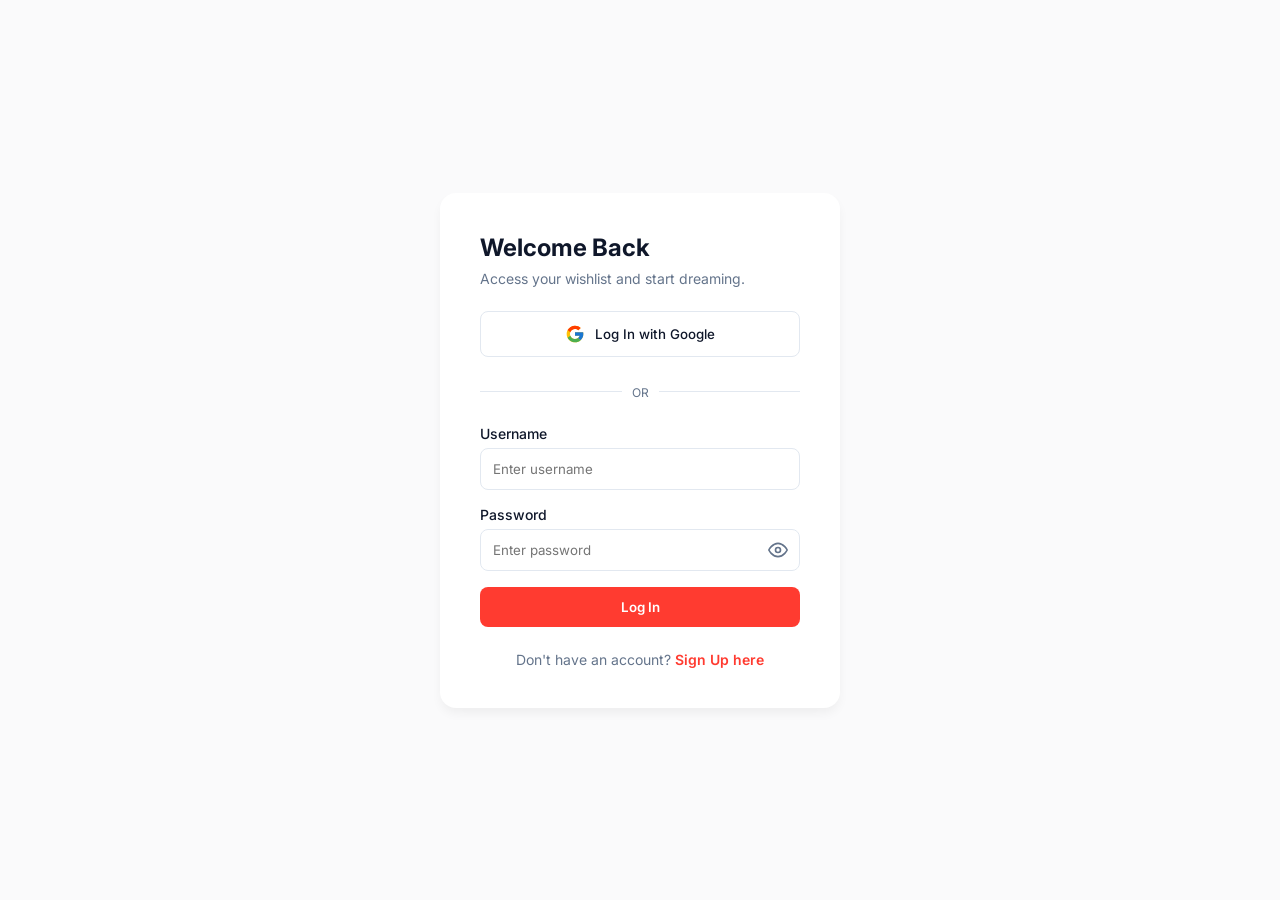
==== auth.html @ c4204f4a "commit" ====
<!DOCTYPE html>
<html lang="en">
<head>
    <meta charset="UTF-8">
    <meta name="viewport" content="width=device-width, initial-scale=1.0">
    <title>Wisher - Autentikasi</title>
    <link rel="stylesheet" href="css/style.css">
    <link href="https://fonts.googleapis.com/css2?family=Inter:wght@400;500;600;700&display=swap" rel="stylesheet">
</head>
<body class="auth-body">
    <div class="auth-container">
        
        <!-- Login Form -->
        <div id="login-form" class="auth-form active">
            <h2>Welcome Back</h2>
            <p class="subtitle">Access your wishlist and start dreaming.</p>
            
            <button class="google-btn">
                <svg width="20" height="20" viewBox="0 0 48 48" xmlns="http://www.w3.org/2000/svg"><path fill="#FFC107" d="M43.611 20.083H42V20H24v8h11.303c-1.649 4.657-6.08 8-11.303 8-6.627 0-12-5.373-12-12s5.373-12 12-12c3.059 0 5.842 1.154 7.961 3.039l5.657-5.657C34.046 6.053 29.268 4 24 4 12.955 4 4 12.955 4 24s8.955 20 20 20 20-8.955 20-20c0-1.341-.138-2.65-.389-3.917z"/><path fill="#FF3D00" d="M6.306 14.691l6.571 4.819C14.655 15.108 18.961 12 24 12c3.059 0 5.842 1.154 7.961 3.039l5.657-5.657C34.046 6.053 29.268 4 24 4 16.318 4 9.656 8.337 6.306 14.691z"/><path fill="#4CAF50" d="M24 44c5.166 0 9.86-1.977 13.409-5.192l-6.19-5.238C29.211 35.091 26.715 36 24 36c-5.202 0-9.619-3.317-11.283-7.946l-6.522 5.025C9.505 39.556 16.227 44 24 44z"/><path fill="#1976D2" d="M43.611 20.083H42V20H24v8h11.303c-.792 2.237-2.231 4.166-4.087 5.571.001-.001.002-.001.003-.002l6.19 5.238C36.971 39.205 44 34 44 24c0-1.341-.138-2.65-.389-3.917z"/></svg>
                Log In with Google
            </button>
            
            <div class="divider"><span>OR</span></div>
            
            <div class="input-group">
                <label>Username</label>
                <input type="text" id="login-username" placeholder="Enter username">
            </div>
            <div class="input-group">
                <label>Password</label>
                <div class="password-wrapper">
                    <input type="password" id="login-password" placeholder="Enter password" oninput="validateLoginPassword()">
                    <span class="toggle-password" onclick="togglePasswordVisibility('login-password')">
                        <svg class="eye-icon" viewBox="0 0 24 24" width="20" height="20" stroke="currentColor" stroke-width="2" fill="none" stroke-linecap="round" stroke-linejoin="round"><path d="M1 12s4-8 11-8 11 8 11 8-4 8-11 8-11-8-11-8z"></path><circle cx="12" cy="12" r="3"></circle><line class="slash" x1="3" y1="3" x2="21" y2="21" style="display:none;"></line></svg>
                    </span>
                </div>
                <p id="login-error" class="error-text">Password requires min 9 chars, 1 uppercase, 1 lowercase, 1 number.</p>
            </div>
            <button class="primary-btn" onclick="doLogin()">Log In</button>
            
            <p class="toggle-text">Don't have an account? <span onclick="toggleAuth()">Sign Up here</span></p>
        </div>

        <!-- Signup Form -->
        <div id="signup-form" class="auth-form">
            <h2>Join Wisher</h2>
            <p class="subtitle">Start curating your wishlist today.</p>
            
            <button class="google-btn">
                <svg width="20" height="20" viewBox="0 0 48 48" xmlns="http://www.w3.org/2000/svg"><path fill="#FFC107" d="M43.611 20.083H42V20H24v8h11.303c-1.649 4.657-6.08 8-11.303 8-6.627 0-12-5.373-12-12s5.373-12 12-12c3.059 0 5.842 1.154 7.961 3.039l5.657-5.657C34.046 6.053 29.268 4 24 4 12.955 4 4 12.955 4 24s8.955 20 20 20 20-8.955 20-20c0-1.341-.138-2.65-.389-3.917z"/><path fill="#FF3D00" d="M6.306 14.691l6.571 4.819C14.655 15.108 18.961 12 24 12c3.059 0 5.842 1.154 7.961 3.039l5.657-5.657C34.046 6.053 29.268 4 24 4 16.318 4 9.656 8.337 6.306 14.691z"/><path fill="#4CAF50" d="M24 44c5.166 0 9.86-1.977 13.409-5.192l-6.19-5.238C29.211 35.091 26.715 36 24 36c-5.202 0-9.619-3.317-11.283-7.946l-6.522 5.025C9.505 39.556 16.227 44 24 44z"/><path fill="#1976D2" d="M43.611 20.083H42V20H24v8h11.303c-.792 2.237-2.231 4.166-4.087 5.571.001-.001.002-.001.003-.002l6.19 5.238C36.971 39.205 44 34 44 24c0-1.341-.138-2.65-.389-3.917z"/></svg>
                Sign Up with Google
            </button>
            
            <div class="divider"><span>OR</span></div>
            
            <div class="input-group">
                <label>Username</label>
                <input type="text" id="signup-username" placeholder="Create username">
            </div>
            <div class="input-group">
                <label>Email</label>
                <input type="email" placeholder="Enter email">
            </div>
            <div class="input-group">
                <label>Password</label>
                <div class="password-wrapper">
                    <input type="password" id="signup-password" placeholder="Create password" oninput="validateSignupPassword()">
                    <span class="toggle-password" onclick="togglePasswordVisibility('signup-password')">
                        <svg class="eye-icon" viewBox="0 0 24 24" width="20" height="20" stroke="currentColor" stroke-width="2" fill="none" stroke-linecap="round" stroke-linejoin="round"><path d="M1 12s4-8 11-8 11 8 11 8-4 8-11 8-11-8-11-8z"></path><circle cx="12" cy="12" r="3"></circle><line class="slash" x1="3" y1="3" x2="21" y2="21" style="display:none;"></line></svg>
                    </span>
                </div>
                <p id="signup-error" class="error-text">Password requires min 9 chars, 1 uppercase, 1 lowercase, 1 number.</p>
            </div>
            <button class="primary-btn" onclick="doSignup()">Sign Up</button>
            
            <p class="toggle-text">Already have an account? <span onclick="toggleAuth()">Log In here</span></p>
        </div>
    </div>
    <script src="js/auth.js"></script>
</body>
</html>
---- css/style.css ----
/* --- VARIABLES & RESET --- */
:root {
    --bg-white: #ffffff;
    --bg-light: #fafafb;
    --primary-red: #ff3b30;
    --primary-red-hover: #d62d24;
    --text-dark: #0f172a;
    --text-gray: #64748b;
    --border-color: #e2e8f0;
    --shadow-sm: 0 1px 3px rgba(0,0,0,0.04);
    --shadow-md: 0 6px 12px -2px rgba(0,0,0,0.06);
    --shadow-hover: 0 12px 20px -4px rgba(255, 59, 48, 0.2);
    --transition: all 0.3s cubic-bezier(0.4, 0, 0.2, 1);
}

* {
    margin: 0;
    padding: 0;
    box-sizing: border-box;
    font-family: 'Inter', sans-serif;
}

body { background-color: var(--bg-light); color: var(--text-dark); }

/* --- NAVBAR (Landing & Dashboard) --- */
.navbar {
    display: flex;
    justify-content: space-between;
    align-items: center;
    padding: 20px 40px;
    background: var(--bg-white);
    border-bottom: 1px solid var(--border-color);
}
.brand-text { font-size: 24px; font-weight: 700; color: var(--text-dark); }
.brand-text .dot { color: var(--primary-red); }
.nav-actions { display: flex; align-items: center; gap: 16px; }
.lang-select {
    padding: 8px 12px;
    border: 1px solid var(--border-color);
    border-radius: 8px;
    background: var(--bg-white);
    font-size: 14px;
    font-weight: 500;
    cursor: pointer;
    outline: none;
    transition: var(--transition);
}
.lang-select:hover { border-color: var(--text-gray); }

/* --- LANDING PAGE HERO --- */
.landing-body { display: flex; flex-direction: column; min-height: 100vh; }
.hero {
    flex: 1;
    display: flex;
    align-items: center;
    justify-content: space-between;
    padding: 60px 10%;
    gap: 40px;
}
.hero-content { flex: 1; max-width: 500px; }
.hero h1 { font-size: 48px; line-height: 1.2; margin-bottom: 20px; color: var(--text-dark); letter-spacing: -1px; }
.hero .highlight { color: var(--primary-red); }
.hero p { font-size: 18px; color: var(--text-gray); margin-bottom: 32px; line-height: 1.6; }
.cta-btn { width: auto; padding: 14px 32px; font-size: 16px; }

.hero-visual {
    flex: 1;
    position: relative;
    display: flex;
    justify-content: center;
    align-items: center;
    height: 400px;
}
.mockup-card {
    background: var(--bg-white);
    padding: 16px;
    border-radius: 16px;
    box-shadow: var(--shadow-md);
    width: 240px;
    position: absolute;
    z-index: 2;
    transform: rotate(-5deg);
    transition: var(--transition);
}
.mockup-card:hover { transform: rotate(0) scale(1.05); z-index: 4; }
.mockup-card.float {
    z-index: 3;
    transform: rotate(5deg) translate(60px, 80px);
}
.mockup-card.float:hover { transform: rotate(0) scale(1.05) translate(60px, 80px); z-index: 4; }
.mockup-img { width: 100%; height: 140px; border-radius: 8px; background: var(--border-color) url('https://images.unsplash.com/photo-1542291026-7eec264c27ff?w=400') center/cover; }
.mockup-img.alt { background-image: url('https://images.unsplash.com/photo-1505740420928-5e560c06d30e?w=400'); }
.mockup-text { margin-top: 16px; }
.mockup-text .line { height: 12px; border-radius: 6px; background: var(--border-color); margin-bottom: 8px; }
.mockup-text .line.short { width: 60%; }
.mockup-text .line.long { width: 100%; }

/* --- BUTTONS & INPUTS --- */
.primary-btn {
    width: 100%;
    padding: 12px;
    background-color: var(--primary-red);
    color: var(--bg-white);
    border: none;
    border-radius: 8px;
    font-weight: 600;
    cursor: pointer;
    transition: var(--transition);
}
.primary-btn:hover {
    background-color: var(--primary-red-hover);
    transform: translateY(-2px);
    box-shadow: var(--shadow-hover);
}

.secondary-btn {
    padding: 10px 16px;
    background-color: var(--bg-white);
    color: var(--text-dark);
    border: 1px solid var(--border-color);
    border-radius: 8px;
    font-weight: 500;
    cursor: pointer;
    transition: var(--transition);
}
.secondary-btn:hover {
    border-color: var(--primary-red);
    color: var(--primary-red);
    box-shadow: var(--shadow-sm);
}

.input-group { margin-bottom: 16px; }
.input-group label {
    display: block;
    font-size: 14px;
    font-weight: 500;
    margin-bottom: 6px;
    color: var(--text-dark);
}
.input-group input, .input-group select {
    width: 100%;
    padding: 12px;
    border: 1px solid var(--border-color);
    border-radius: 8px;
    outline: none;
    transition: var(--transition);
    background: var(--bg-white);
}
.input-group input:focus, .input-group select:focus {
    border-color: var(--primary-red);
    box-shadow: 0 0 0 3px rgba(255, 59, 48, 0.1);
}
.input-row { display: flex; gap: 12px; }

/* Password Wrapper & Error Text */
.password-wrapper {
    position: relative;
    display: flex;
    align-items: center;
}
.password-wrapper input {
    padding-right: 40px; /* Space for icon */
}
.toggle-password {
    position: absolute;
    right: 12px;
    cursor: pointer;
    color: var(--text-gray);
    display: flex;
    align-items: center;
    transition: var(--transition);
}
.toggle-password:hover { color: var(--primary-red); }
.error-text {
    display: none;
    color: var(--primary-red);
    font-size: 12px;
    margin-top: 6px;
}
.error-text.active { display: block; animation: fadeIn 0.3s ease; }

/* --- AUTH PAGES --- */
.auth-body {
    display: flex;
    justify-content: center;
    align-items: center;
    height: 100vh;
    background-color: var(--bg-light);
}
.auth-container {
    background: var(--bg-white);
    padding: 40px;
    border-radius: 16px;
    box-shadow: var(--shadow-md);
    width: 100%;
    max-width: 400px;
    overflow: hidden;
    position: relative;
}
.auth-form { display: none; }
.auth-form.active {
    display: block;
    animation: fadeIn 0.4s ease forwards;
}
@keyframes fadeIn {
    from { opacity: 0; transform: translateY(10px); }
    to { opacity: 1; transform: translateY(0); }
}

.auth-form h2 { margin-bottom: 8px; font-size: 24px; color: var(--text-dark); }
.subtitle { color: var(--text-gray); font-size: 14px; margin-bottom: 24px; }
.google-btn {
    width: 100%;
    padding: 12px;
    background: var(--bg-white);
    border: 1px solid var(--border-color);
    border-radius: 8px;
    display: flex;
    align-items: center;
    justify-content: center;
    gap: 10px;
    font-weight: 500;
    cursor: pointer;
    transition: var(--transition);
    color: var(--text-dark);
}
.google-btn:hover { background: var(--bg-light); border-color: #d1d5db; box-shadow: var(--shadow-sm); }
.divider {
    text-align: center;
    margin: 24px 0;
    position: relative;
}
.divider::before {
    content: '';
    position: absolute;
    top: 50%; left: 0; right: 0;
    height: 1px;
    background: var(--border-color);
    z-index: 1;
}
.divider span {
    background: var(--bg-white);
    padding: 0 10px;
    color: var(--text-gray);
    font-size: 12px;
    position: relative;
    z-index: 2;
}
.toggle-text {
    text-align: center;
    margin-top: 24px;
    font-size: 14px;
    color: var(--text-gray);
}
.toggle-text span {
    color: var(--primary-red);
    font-weight: 600;
    cursor: pointer;
    transition: var(--transition);
}
.toggle-text span:hover { text-decoration: underline; }

/* --- DASHBOARD LAYOUT --- */
.dashboard-body { display: flex; height: 100vh; overflow: hidden; }

/* Sidebar */
.sidebar {
    width: 260px;
    background-color: var(--bg-white);
    border-right: 1px solid var(--border-color);
    padding: 24px;
    display: flex;
    flex-direction: column;
}
.new-list-btn { margin-bottom: 30px; }
.menu-label {
    font-size: 12px;
    color: var(--text-gray);
    font-weight: 600;
    margin-bottom: 12px;
    letter-spacing: 0.5px;
}
#wishlist-menu { list-style: none; }
#wishlist-menu li {
    padding: 10px 12px;
    margin-bottom: 8px;
    border-radius: 8px;
    color: var(--text-gray);
    cursor: pointer;
    font-weight: 500;
    transition: var(--transition);
}
#wishlist-menu li:hover { background-color: var(--bg-light); color: var(--text-dark); padding-left: 16px; }
#wishlist-menu li.active {
    background-color: rgba(255, 59, 48, 0.08);
    color: var(--primary-red);
}

/* Main Content */
.main-content {
    flex: 1;
    display: flex;
    flex-direction: column;
    background-color: var(--bg-light);
    overflow-y: auto;
}
.top-nav {
    display: flex;
    justify-content: space-between;
    align-items: center;
    padding: 24px 40px;
    background: var(--bg-light);
}
.user-profile img { width: 40px; height: 40px; border-radius: 50%; cursor: pointer; transition: var(--transition); border: 2px solid transparent; }
.user-profile img:hover { border-color: var(--primary-red); transform: scale(1.05); }

.board-actions {
    padding: 0 40px;
    display: flex;
    gap: 12px;
    margin-bottom: 24px;
}

.board-content { padding: 0 40px 40px; }
.category-title {
    font-size: 18px;
    margin-bottom: 16px;
    color: var(--text-dark);
}
.category-title span { font-size: 14px; color: var(--text-gray); font-weight: 400; }

/* Empty Suggestion Box (50% opacity/fill) */
.empty-suggestion {
    width: 100%;
    padding: 40px;
    border: 2px dashed rgba(255, 59, 48, 0.5); /* 50% border opacity */
    background: rgba(255, 59, 48, 0.05); /* Very light 5% fill */
    border-radius: 12px;
    text-align: center;
    color: rgba(15, 23, 42, 0.7); /* 70% text opacity */
    font-weight: 600;
    cursor: pointer;
    transition: var(--transition);
}
.empty-suggestion:hover {
    background: rgba(255, 59, 48, 0.1);
    border-color: var(--primary-red);
    color: var(--primary-red);
}

/* Item Card */
.items-grid {
    display: grid;
    grid-template-columns: repeat(auto-fill, minmax(220px, 1fr));
    gap: 24px;
    margin-bottom: 32px;
}
.item-card {
    background: var(--bg-white);
    border-radius: 12px;
    overflow: hidden;
    box-shadow: var(--shadow-sm);
    transition: var(--transition);
    border: 1px solid var(--border-color);
}
.item-card:hover {
    transform: translateY(-6px);
    box-shadow: var(--shadow-md);
    border-color: rgba(255, 59, 48, 0.3);
}
.item-img {
    height: 160px;
    background-size: cover;
    background-position: center;
    background-color: var(--border-color);
}
.item-details { padding: 16px; }
.item-details h4 { font-size: 16px; margin-bottom: 8px; color: var(--text-dark); }
.item-price { font-weight: 600; color: var(--primary-red); margin-bottom: 16px; }
.item-link {
    display: inline-block;
    font-size: 14px;
    color: var(--text-gray);
    text-decoration: none;
    font-weight: 500;
    transition: var(--transition);
}
.item-card:hover .item-link { color: var(--primary-red); }

/* --- MODAL --- */
.modal-overlay {
    position: fixed; top: 0; left: 0; right: 0; bottom: 0;
    background: rgba(15, 23, 42, 0.6);
    backdrop-filter: blur(4px);
    display: flex; justify-content: center; align-items: center;
    opacity: 0; pointer-events: none;
    transition: var(--transition);
    z-index: 1000;
}
.modal-overlay.active { opacity: 1; pointer-events: auto; }
.modal-content {
    background: var(--bg-white);
    width: 100%; max-width: 500px;
    border-radius: 16px;
    transform: translateY(20px) scale(0.95);
    transition: var(--transition);
    box-shadow: 0 20px 25px -5px rgba(0,0,0,0.1);
}
.modal-overlay.active .modal-content { transform: translateY(0) scale(1); }
.modal-header {
    display: flex; justify-content: space-between; align-items: center;
    padding: 20px 24px;
    border-bottom: 1px solid var(--border-color);
}
.close-btn { font-size: 24px; cursor: pointer; color: var(--text-gray); transition: var(--transition); }
.close-btn:hover { color: var(--primary-red); transform: rotate(90deg); }
.modal-body { padding: 24px; max-height: 60vh; overflow-y: auto; }
.info-text { font-size: 13px; color: var(--text-gray); margin-bottom: 20px; line-height: 1.5; }
.modal-footer {
    padding: 20px 24px;
    border-top: 1px solid var(--border-color);
}
.image-preview {
    width: 100%; height: 120px; object-fit: cover;
    border-radius: 8px; margin-bottom: 16px; border: 1px solid var(--border-color);
}
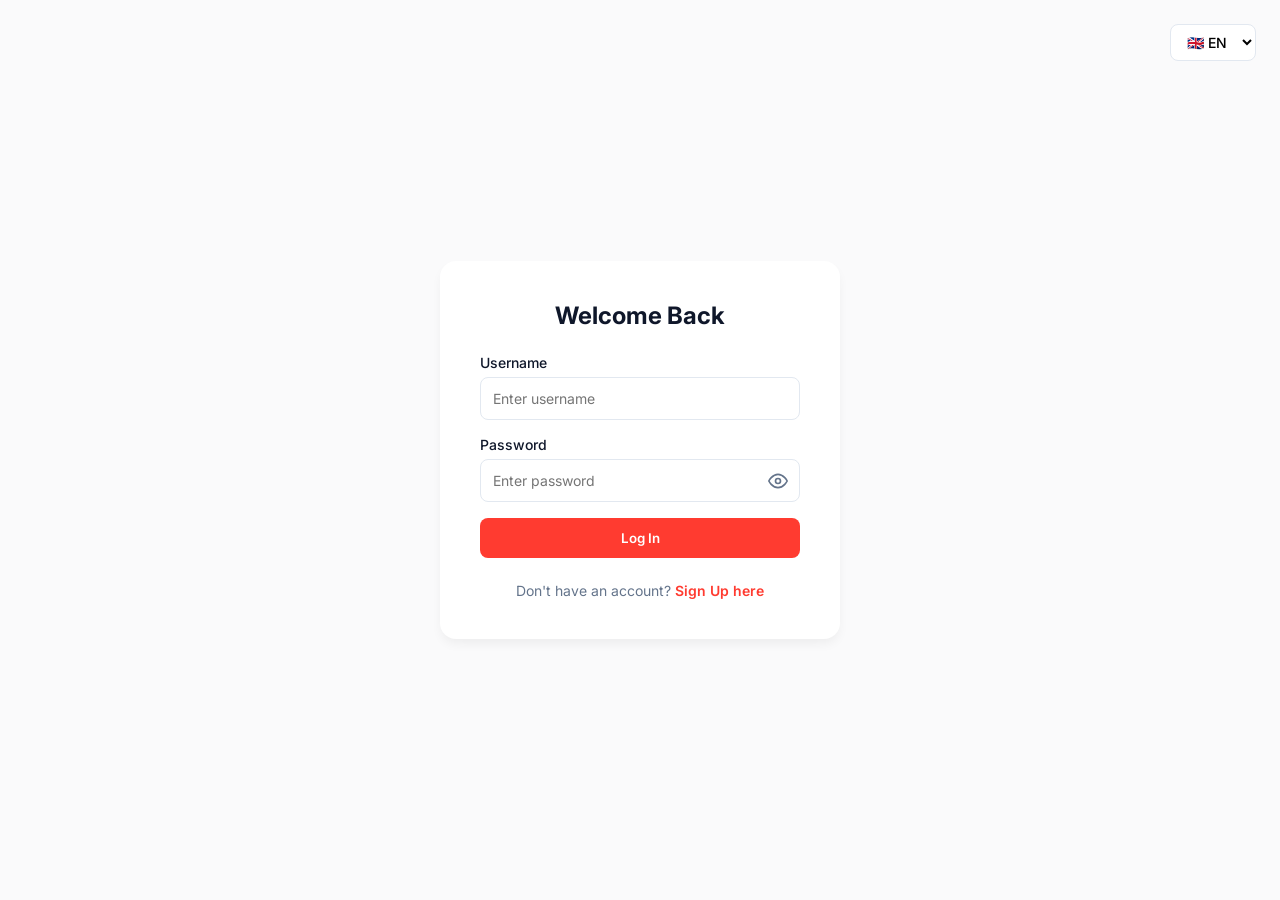
==== commit 6ade24e8: "commit" ====
--- a/auth.html
+++ b/auth.html
@@ -3,77 +3,80 @@
 <head>
     <meta charset="UTF-8">
     <meta name="viewport" content="width=device-width, initial-scale=1.0">
-    <title>Wisher - Autentikasi</title>
+    <title>Wisher - Authentication</title>
     <link rel="stylesheet" href="css/style.css">
     <link href="https://fonts.googleapis.com/css2?family=Inter:wght@400;500;600;700&display=swap" rel="stylesheet">
 </head>
 <body class="auth-body">
+    <div class="lang-switcher-auth">
+        <select class="lang-select" onchange="changeLang(this.value)">
+            <option value="en">🇬🇧 EN</option>
+            <option value="id">🇮🇩 ID</option>
+        </select>
+    </div>
+
     <div class="auth-container">
-        
         <!-- Login Form -->
         <div id="login-form" class="auth-form active">
-            <h2>Welcome Back</h2>
-            <p class="subtitle">Access your wishlist and start dreaming.</p>
-            
-            <button class="google-btn">
-                <svg width="20" height="20" viewBox="0 0 48 48" xmlns="http://www.w3.org/2000/svg"><path fill="#FFC107" d="M43.611 20.083H42V20H24v8h11.303c-1.649 4.657-6.08 8-11.303 8-6.627 0-12-5.373-12-12s5.373-12 12-12c3.059 0 5.842 1.154 7.961 3.039l5.657-5.657C34.046 6.053 29.268 4 24 4 12.955 4 4 12.955 4 24s8.955 20 20 20 20-8.955 20-20c0-1.341-.138-2.65-.389-3.917z"/><path fill="#FF3D00" d="M6.306 14.691l6.571 4.819C14.655 15.108 18.961 12 24 12c3.059 0 5.842 1.154 7.961 3.039l5.657-5.657C34.046 6.053 29.268 4 24 4 16.318 4 9.656 8.337 6.306 14.691z"/><path fill="#4CAF50" d="M24 44c5.166 0 9.86-1.977 13.409-5.192l-6.19-5.238C29.211 35.091 26.715 36 24 36c-5.202 0-9.619-3.317-11.283-7.946l-6.522 5.025C9.505 39.556 16.227 44 24 44z"/><path fill="#1976D2" d="M43.611 20.083H42V20H24v8h11.303c-.792 2.237-2.231 4.166-4.087 5.571.001-.001.002-.001.003-.002l6.19 5.238C36.971 39.205 44 34 44 24c0-1.341-.138-2.65-.389-3.917z"/></svg>
-                Log In with Google
-            </button>
-            
-            <div class="divider"><span>OR</span></div>
+            <div class="auth-header">
+                <h2 data-i18n="welcome_back">Welcome Back</h2>
+            </div>
             
             <div class="input-group">
-                <label>Username</label>
+                <label data-i18n="username">Username</label>
                 <input type="text" id="login-username" placeholder="Enter username">
             </div>
             <div class="input-group">
-                <label>Password</label>
+                <label data-i18n="password">Password</label>
                 <div class="password-wrapper">
                     <input type="password" id="login-password" placeholder="Enter password" oninput="validateLoginPassword()">
                     <span class="toggle-password" onclick="togglePasswordVisibility('login-password')">
                         <svg class="eye-icon" viewBox="0 0 24 24" width="20" height="20" stroke="currentColor" stroke-width="2" fill="none" stroke-linecap="round" stroke-linejoin="round"><path d="M1 12s4-8 11-8 11 8 11 8-4 8-11 8-11-8-11-8z"></path><circle cx="12" cy="12" r="3"></circle><line class="slash" x1="3" y1="3" x2="21" y2="21" style="display:none;"></line></svg>
                     </span>
                 </div>
-                <p id="login-error" class="error-text">Password requires min 9 chars, 1 uppercase, 1 lowercase, 1 number.</p>
+                <p id="login-error" class="error-text" data-i18n="pass_criteria">Password requires min 9 chars, 1 uppercase, 1 lowercase, 1 number.</p>
             </div>
-            <button class="primary-btn" onclick="doLogin()">Log In</button>
+            <button class="primary-btn" onclick="doLogin()" data-i18n="login_btn">Log In</button>
             
-            <p class="toggle-text">Don't have an account? <span onclick="toggleAuth()">Sign Up here</span></p>
+            <p class="toggle-text"><span data-i18n="no_account">Don't have an account?</span> <span class="action-link" onclick="toggleAuth()" data-i18n="sign_up_here">Sign Up here</span></p>
         </div>
 
         <!-- Signup Form -->
         <div id="signup-form" class="auth-form">
-            <h2>Join Wisher</h2>
-            <p class="subtitle">Start curating your wishlist today.</p>
-            
-            <button class="google-btn">
-                <svg width="20" height="20" viewBox="0 0 48 48" xmlns="http://www.w3.org/2000/svg"><path fill="#FFC107" d="M43.611 20.083H42V20H24v8h11.303c-1.649 4.657-6.08 8-11.303 8-6.627 0-12-5.373-12-12s5.373-12 12-12c3.059 0 5.842 1.154 7.961 3.039l5.657-5.657C34.046 6.053 29.268 4 24 4 12.955 4 4 12.955 4 24s8.955 20 20 20 20-8.955 20-20c0-1.341-.138-2.65-.389-3.917z"/><path fill="#FF3D00" d="M6.306 14.691l6.571 4.819C14.655 15.108 18.961 12 24 12c3.059 0 5.842 1.154 7.961 3.039l5.657-5.657C34.046 6.053 29.268 4 24 4 16.318 4 9.656 8.337 6.306 14.691z"/><path fill="#4CAF50" d="M24 44c5.166 0 9.86-1.977 13.409-5.192l-6.19-5.238C29.211 35.091 26.715 36 24 36c-5.202 0-9.619-3.317-11.283-7.946l-6.522 5.025C9.505 39.556 16.227 44 24 44z"/><path fill="#1976D2" d="M43.611 20.083H42V20H24v8h11.303c-.792 2.237-2.231 4.166-4.087 5.571.001-.001.002-.001.003-.002l6.19 5.238C36.971 39.205 44 34 44 24c0-1.341-.138-2.65-.389-3.917z"/></svg>
-                Sign Up with Google
-            </button>
-            
-            <div class="divider"><span>OR</span></div>
+            <div class="auth-header">
+                <h2 data-i18n="join_wisher">Join Wisher</h2>
+            </div>
             
             <div class="input-group">
-                <label>Username</label>
+                <label data-i18n="username">Username</label>
                 <input type="text" id="signup-username" placeholder="Create username">
             </div>
             <div class="input-group">
-                <label>Email</label>
-                <input type="email" placeholder="Enter email">
+                <label data-i18n="email">Email</label>
+                <input type="email" id="signup-email" placeholder="Enter email">
             </div>
             <div class="input-group">
-                <label>Password</label>
+                <label data-i18n="password">Password</label>
                 <div class="password-wrapper">
                     <input type="password" id="signup-password" placeholder="Create password" oninput="validateSignupPassword()">
                     <span class="toggle-password" onclick="togglePasswordVisibility('signup-password')">
                         <svg class="eye-icon" viewBox="0 0 24 24" width="20" height="20" stroke="currentColor" stroke-width="2" fill="none" stroke-linecap="round" stroke-linejoin="round"><path d="M1 12s4-8 11-8 11 8 11 8-4 8-11 8-11-8-11-8z"></path><circle cx="12" cy="12" r="3"></circle><line class="slash" x1="3" y1="3" x2="21" y2="21" style="display:none;"></line></svg>
                     </span>
                 </div>
-                <p id="signup-error" class="error-text">Password requires min 9 chars, 1 uppercase, 1 lowercase, 1 number.</p>
+                <p id="signup-error" class="error-text" data-i18n="pass_criteria">Password requires min 9 chars, 1 uppercase, 1 lowercase, 1 number.</p>
             </div>
-            <button class="primary-btn" onclick="doSignup()">Sign Up</button>
+            <div class="input-group">
+                <label data-i18n="confirm_password">Confirm Password</label>
+                <div class="password-wrapper">
+                    <input type="password" id="signup-confirm-password" placeholder="Confirm password">
+                    <span class="toggle-password" onclick="togglePasswordVisibility('signup-confirm-password')">
+                        <svg class="eye-icon" viewBox="0 0 24 24" width="20" height="20" stroke="currentColor" stroke-width="2" fill="none" stroke-linecap="round" stroke-linejoin="round"><path d="M1 12s4-8 11-8 11 8 11 8-4 8-11 8-11-8-11-8z"></path><circle cx="12" cy="12" r="3"></circle><line class="slash" x1="3" y1="3" x2="21" y2="21" style="display:none;"></line></svg>
+                    </span>
+                </div>
+            </div>
+            <button class="primary-btn" onclick="doSignup()" data-i18n="signup_btn">Sign Up</button>
             
-            <p class="toggle-text">Already have an account? <span onclick="toggleAuth()">Log In here</span></p>
+            <p class="toggle-text"><span data-i18n="has_account">Already have an account?</span> <span class="action-link" onclick="toggleAuth()" data-i18n="log_in_here">Log In here</span></p>
         </div>
     </div>
     <script src="js/auth.js"></script>
--- a/css/style.css
+++ b/css/style.css
@@ -20,20 +20,23 @@
     font-family: 'Inter', sans-serif;
 }
 
-body { background-color: var(--bg-light); color: var(--text-dark); }
-
-/* --- NAVBAR (Landing & Dashboard) --- */
-.navbar {
+body { background-color: var(--bg-light); color: var(--text-dark); display: flex; flex-direction: column; min-height: 100vh; }
+
+/* --- NAVBAR (Landing) --- */
+.main-navbar {
     display: flex;
     justify-content: space-between;
     align-items: center;
     padding: 20px 40px;
-    background: var(--bg-white);
-    border-bottom: 1px solid var(--border-color);
-}
-.brand-text { font-size: 24px; font-weight: 700; color: var(--text-dark); }
-.brand-text .dot { color: var(--primary-red); }
+    background: var(--primary-red);
+    border-bottom: none;
+    box-shadow: var(--shadow-sm);
+}
+.main-navbar .brand-text { font-size: 24px; font-weight: 700; color: var(--bg-white); }
+.main-navbar .brand-text .dot { color: #ffebee; }
 .nav-actions { display: flex; align-items: center; gap: 16px; }
+
+/* Language Select Setup */
 .lang-select {
     padding: 8px 12px;
     border: 1px solid var(--border-color);
@@ -47,8 +50,20 @@
 }
 .lang-select:hover { border-color: var(--text-gray); }
 
+/* Buttons inside Red Navbar */
+.login-nav-btn {
+    background-color: var(--bg-white);
+    color: var(--primary-red);
+    border: 1px solid var(--bg-white);
+}
+.login-nav-btn:hover {
+    background-color: transparent;
+    color: var(--bg-white);
+    border-color: var(--bg-white);
+    box-shadow: none;
+}
+
 /* --- LANDING PAGE HERO --- */
-.landing-body { display: flex; flex-direction: column; min-height: 100vh; }
 .hero {
     flex: 1;
     display: flex;
@@ -58,9 +73,8 @@
     gap: 40px;
 }
 .hero-content { flex: 1; max-width: 500px; }
-.hero h1 { font-size: 48px; line-height: 1.2; margin-bottom: 20px; color: var(--text-dark); letter-spacing: -1px; }
+.hero h1 { font-size: 48px; line-height: 1.2; margin-bottom: 32px; color: var(--text-dark); letter-spacing: -1px; }
 .hero .highlight { color: var(--primary-red); }
-.hero p { font-size: 18px; color: var(--text-gray); margin-bottom: 32px; line-height: 1.6; }
 .cta-btn { width: auto; padding: 14px 32px; font-size: 16px; }
 
 .hero-visual {
@@ -83,10 +97,7 @@
     transition: var(--transition);
 }
 .mockup-card:hover { transform: rotate(0) scale(1.05); z-index: 4; }
-.mockup-card.float {
-    z-index: 3;
-    transform: rotate(5deg) translate(60px, 80px);
-}
+.mockup-card.float { z-index: 3; transform: rotate(5deg) translate(60px, 80px); }
 .mockup-card.float:hover { transform: rotate(0) scale(1.05) translate(60px, 80px); z-index: 4; }
 .mockup-img { width: 100%; height: 140px; border-radius: 8px; background: var(--border-color) url('https://images.unsplash.com/photo-1542291026-7eec264c27ff?w=400') center/cover; }
 .mockup-img.alt { background-image: url('https://images.unsplash.com/photo-1505740420928-5e560c06d30e?w=400'); }
@@ -95,10 +106,10 @@
 .mockup-text .line.short { width: 60%; }
 .mockup-text .line.long { width: 100%; }
 
-/* --- BUTTONS & INPUTS --- */
+/* --- BUTTONS & INPUTS ALIGNMENT --- */
 .primary-btn {
     width: 100%;
-    padding: 12px;
+    padding: 12px 16px;
     background-color: var(--primary-red);
     color: var(--bg-white);
     border: none;
@@ -106,15 +117,14 @@
     font-weight: 600;
     cursor: pointer;
     transition: var(--transition);
-}
-.primary-btn:hover {
-    background-color: var(--primary-red-hover);
-    transform: translateY(-2px);
-    box-shadow: var(--shadow-hover);
-}
+    display: flex;
+    justify-content: center;
+    align-items: center;
+}
+.primary-btn:hover { background-color: var(--primary-red-hover); transform: translateY(-2px); box-shadow: var(--shadow-hover); }
 
 .secondary-btn {
-    padding: 10px 16px;
+    padding: 12px 16px;
     background-color: var(--bg-white);
     color: var(--text-dark);
     border: 1px solid var(--border-color);
@@ -122,21 +132,14 @@
     font-weight: 500;
     cursor: pointer;
     transition: var(--transition);
-}
-.secondary-btn:hover {
-    border-color: var(--primary-red);
-    color: var(--primary-red);
-    box-shadow: var(--shadow-sm);
-}
-
-.input-group { margin-bottom: 16px; }
-.input-group label {
-    display: block;
-    font-size: 14px;
-    font-weight: 500;
-    margin-bottom: 6px;
-    color: var(--text-dark);
-}
+    display: flex;
+    justify-content: center;
+    align-items: center;
+}
+.secondary-btn:hover { border-color: var(--primary-red); color: var(--primary-red); box-shadow: var(--shadow-sm); }
+
+.input-group { margin-bottom: 16px; width: 100%; }
+.input-group label { display: block; font-size: 14px; font-weight: 500; margin-bottom: 6px; color: var(--text-dark); }
 .input-group input, .input-group select {
     width: 100%;
     padding: 12px;
@@ -145,48 +148,21 @@
     outline: none;
     transition: var(--transition);
     background: var(--bg-white);
-}
-.input-group input:focus, .input-group select:focus {
-    border-color: var(--primary-red);
-    box-shadow: 0 0 0 3px rgba(255, 59, 48, 0.1);
-}
-.input-row { display: flex; gap: 12px; }
-
-/* Password Wrapper & Error Text */
-.password-wrapper {
-    position: relative;
-    display: flex;
-    align-items: center;
-}
-.password-wrapper input {
-    padding-right: 40px; /* Space for icon */
-}
-.toggle-password {
-    position: absolute;
-    right: 12px;
-    cursor: pointer;
-    color: var(--text-gray);
-    display: flex;
-    align-items: center;
-    transition: var(--transition);
-}
+    font-size: 14px;
+}
+.input-group input:focus, .input-group select:focus { border-color: var(--primary-red); box-shadow: 0 0 0 3px rgba(255, 59, 48, 0.1); }
+.input-row { display: flex; gap: 12px; align-items: flex-end; }
+
+.password-wrapper { position: relative; display: flex; align-items: center; width: 100%; }
+.password-wrapper input { padding-right: 40px; width: 100%; }
+.toggle-password { position: absolute; right: 12px; cursor: pointer; color: var(--text-gray); display: flex; align-items: center; transition: var(--transition); }
 .toggle-password:hover { color: var(--primary-red); }
-.error-text {
-    display: none;
-    color: var(--primary-red);
-    font-size: 12px;
-    margin-top: 6px;
-}
+.error-text { display: none; color: var(--primary-red); font-size: 12px; margin-top: 6px; }
 .error-text.active { display: block; animation: fadeIn 0.3s ease; }
 
 /* --- AUTH PAGES --- */
-.auth-body {
-    display: flex;
-    justify-content: center;
-    align-items: center;
-    height: 100vh;
-    background-color: var(--bg-light);
-}
+.auth-body { display: flex; justify-content: center; align-items: center; height: 100vh; position: relative; }
+.lang-switcher-auth { position: absolute; top: 24px; right: 24px; }
 .auth-container {
     background: var(--bg-white);
     padding: 40px;
@@ -194,74 +170,21 @@
     box-shadow: var(--shadow-md);
     width: 100%;
     max-width: 400px;
-    overflow: hidden;
     position: relative;
 }
 .auth-form { display: none; }
-.auth-form.active {
-    display: block;
-    animation: fadeIn 0.4s ease forwards;
-}
-@keyframes fadeIn {
-    from { opacity: 0; transform: translateY(10px); }
-    to { opacity: 1; transform: translateY(0); }
-}
-
-.auth-form h2 { margin-bottom: 8px; font-size: 24px; color: var(--text-dark); }
-.subtitle { color: var(--text-gray); font-size: 14px; margin-bottom: 24px; }
-.google-btn {
-    width: 100%;
-    padding: 12px;
-    background: var(--bg-white);
-    border: 1px solid var(--border-color);
-    border-radius: 8px;
-    display: flex;
-    align-items: center;
-    justify-content: center;
-    gap: 10px;
-    font-weight: 500;
-    cursor: pointer;
-    transition: var(--transition);
-    color: var(--text-dark);
-}
-.google-btn:hover { background: var(--bg-light); border-color: #d1d5db; box-shadow: var(--shadow-sm); }
-.divider {
-    text-align: center;
-    margin: 24px 0;
-    position: relative;
-}
-.divider::before {
-    content: '';
-    position: absolute;
-    top: 50%; left: 0; right: 0;
-    height: 1px;
-    background: var(--border-color);
-    z-index: 1;
-}
-.divider span {
-    background: var(--bg-white);
-    padding: 0 10px;
-    color: var(--text-gray);
-    font-size: 12px;
-    position: relative;
-    z-index: 2;
-}
-.toggle-text {
-    text-align: center;
-    margin-top: 24px;
-    font-size: 14px;
-    color: var(--text-gray);
-}
-.toggle-text span {
-    color: var(--primary-red);
-    font-weight: 600;
-    cursor: pointer;
-    transition: var(--transition);
-}
-.toggle-text span:hover { text-decoration: underline; }
+.auth-form.active { display: block; animation: fadeIn 0.4s ease forwards; }
+@keyframes fadeIn { from { opacity: 0; transform: translateY(10px); } to { opacity: 1; transform: translateY(0); } }
+
+.auth-header { text-align: center; margin-bottom: 24px; }
+.auth-header h2 { font-size: 24px; color: var(--text-dark); }
+
+.toggle-text { text-align: center; margin-top: 24px; font-size: 14px; color: var(--text-gray); }
+.action-link { color: var(--primary-red); font-weight: 600; cursor: pointer; transition: var(--transition); text-decoration: none; }
+.action-link:hover { color: var(--primary-red-hover); } /* Removed underline */
 
 /* --- DASHBOARD LAYOUT --- */
-.dashboard-body { display: flex; height: 100vh; overflow: hidden; }
+.dashboard-body { display: flex; flex-direction: row; height: 100vh; overflow: hidden; }
 
 /* Sidebar */
 .sidebar {
@@ -272,14 +195,9 @@
     display: flex;
     flex-direction: column;
 }
+.flex-grow { flex: 1; overflow-y: auto; }
 .new-list-btn { margin-bottom: 30px; }
-.menu-label {
-    font-size: 12px;
-    color: var(--text-gray);
-    font-weight: 600;
-    margin-bottom: 12px;
-    letter-spacing: 0.5px;
-}
+.menu-label { font-size: 12px; color: var(--text-gray); font-weight: 600; margin-bottom: 12px; letter-spacing: 0.5px; }
 #wishlist-menu { list-style: none; }
 #wishlist-menu li {
     padding: 10px 12px;
@@ -291,10 +209,56 @@
     transition: var(--transition);
 }
 #wishlist-menu li:hover { background-color: var(--bg-light); color: var(--text-dark); padding-left: 16px; }
-#wishlist-menu li.active {
-    background-color: rgba(255, 59, 48, 0.08);
-    color: var(--primary-red);
-}
+#wishlist-menu li.active { background-color: rgba(255, 59, 48, 0.08); color: var(--primary-red); }
+
+/* Sidebar Profile Dropdown */
+.sidebar-profile {
+    margin-top: auto;
+    padding-top: 16px;
+    border-top: 1px solid var(--border-color);
+    position: relative;
+}
+.profile-trigger {
+    display: flex;
+    align-items: center;
+    gap: 12px;
+    cursor: pointer;
+    padding: 8px;
+    border-radius: 8px;
+    transition: var(--transition);
+}
+.profile-trigger:hover { background: var(--bg-light); }
+.profile-trigger img { width: 36px; height: 36px; border-radius: 50%; border: 2px solid transparent; }
+.profile-name { font-weight: 600; font-size: 14px; color: var(--text-dark); overflow: hidden; text-overflow: ellipsis; }
+.profile-dropdown {
+    position: absolute;
+    bottom: 100%;
+    left: 0;
+    width: 100%;
+    background: var(--bg-white);
+    border: 1px solid var(--border-color);
+    border-radius: 8px;
+    box-shadow: var(--shadow-md);
+    margin-bottom: 8px;
+    display: none;
+    flex-direction: column;
+    overflow: hidden;
+    z-index: 10;
+}
+.profile-dropdown.show { display: flex; animation: fadeIn 0.2s ease; }
+.profile-dropdown button {
+    padding: 12px 16px;
+    background: none;
+    border: none;
+    text-align: left;
+    font-size: 14px;
+    font-weight: 500;
+    cursor: pointer;
+    color: var(--text-dark);
+    transition: var(--transition);
+}
+.profile-dropdown button:hover { background: var(--bg-light); }
+.profile-dropdown button.text-red { color: var(--primary-red); }
 
 /* Main Content */
 .main-content {
@@ -311,42 +275,19 @@
     padding: 24px 40px;
     background: var(--bg-light);
 }
-.user-profile img { width: 40px; height: 40px; border-radius: 50%; cursor: pointer; transition: var(--transition); border: 2px solid transparent; }
-.user-profile img:hover { border-color: var(--primary-red); transform: scale(1.05); }
-
-.board-actions {
-    padding: 0 40px;
-    display: flex;
-    gap: 12px;
-    margin-bottom: 24px;
-}
+
+.board-actions { padding: 0 40px; display: flex; gap: 12px; margin-bottom: 24px; align-items: center; }
 
 .board-content { padding: 0 40px 40px; }
-.category-title {
-    font-size: 18px;
-    margin-bottom: 16px;
-    color: var(--text-dark);
-}
-.category-title span { font-size: 14px; color: var(--text-gray); font-weight: 400; }
-
-/* Empty Suggestion Box (50% opacity/fill) */
+.collection-title { font-size: 18px; margin-bottom: 16px; color: var(--text-dark); display: flex; align-items: center; justify-content: space-between; padding: 12px; border-radius: 8px; transition: var(--transition); }
+.collection-title span { font-size: 14px; color: var(--text-gray); font-weight: 400; }
+
 .empty-suggestion {
-    width: 100%;
-    padding: 40px;
-    border: 2px dashed rgba(255, 59, 48, 0.5); /* 50% border opacity */
-    background: rgba(255, 59, 48, 0.05); /* Very light 5% fill */
-    border-radius: 12px;
-    text-align: center;
-    color: rgba(15, 23, 42, 0.7); /* 70% text opacity */
-    font-weight: 600;
-    cursor: pointer;
-    transition: var(--transition);
-}
-.empty-suggestion:hover {
-    background: rgba(255, 59, 48, 0.1);
-    border-color: var(--primary-red);
-    color: var(--primary-red);
-}
+    width: 100%; padding: 40px; border: 2px dashed rgba(255, 59, 48, 0.5);
+    background: rgba(255, 59, 48, 0.05); border-radius: 12px; text-align: center;
+    color: rgba(15, 23, 42, 0.7); font-weight: 600; cursor: pointer; transition: var(--transition);
+}
+.empty-suggestion:hover { background: rgba(255, 59, 48, 0.1); border-color: var(--primary-red); color: var(--primary-red); }
 
 /* Item Card */
 .items-grid {
@@ -354,73 +295,46 @@
     grid-template-columns: repeat(auto-fill, minmax(220px, 1fr));
     gap: 24px;
     margin-bottom: 32px;
+    min-height: 100px; /* Allow drop area when empty */
 }
 .item-card {
-    background: var(--bg-white);
-    border-radius: 12px;
-    overflow: hidden;
-    box-shadow: var(--shadow-sm);
-    transition: var(--transition);
-    border: 1px solid var(--border-color);
-}
-.item-card:hover {
-    transform: translateY(-6px);
-    box-shadow: var(--shadow-md);
-    border-color: rgba(255, 59, 48, 0.3);
-}
-.item-img {
-    height: 160px;
-    background-size: cover;
-    background-position: center;
-    background-color: var(--border-color);
-}
-.item-details { padding: 16px; }
+    background: var(--bg-white); border-radius: 12px; overflow: hidden;
+    box-shadow: var(--shadow-sm); transition: var(--transition);
+    border: 1px solid var(--border-color); cursor: grab;
+}
+.item-card:active { cursor: grabbing; }
+.item-card:hover { transform: translateY(-4px); box-shadow: var(--shadow-md); border-color: rgba(255, 59, 48, 0.3); }
+.item-img { height: 160px; background-size: cover; background-position: center; background-color: var(--border-color); pointer-events: none; }
+.item-details { padding: 16px; pointer-events: none; }
 .item-details h4 { font-size: 16px; margin-bottom: 8px; color: var(--text-dark); }
 .item-price { font-weight: 600; color: var(--primary-red); margin-bottom: 16px; }
-.item-link {
-    display: inline-block;
-    font-size: 14px;
-    color: var(--text-gray);
-    text-decoration: none;
-    font-weight: 500;
-    transition: var(--transition);
-}
-.item-card:hover .item-link { color: var(--primary-red); }
-
-/* --- MODAL --- */
+.item-link { display: inline-block; font-size: 14px; color: var(--text-gray); text-decoration: none; font-weight: 500; transition: var(--transition); pointer-events: auto; }
+.item-link:hover { color: var(--primary-red); }
+
+/* Drag and Drop Visuals */
+.dragging { opacity: 0.5; transform: scale(0.95); }
+.drag-over-collection { background-color: rgba(255, 59, 48, 0.1); border: 2px dashed var(--primary-red); }
+.drag-over-grid { border: 2px dashed var(--primary-red); border-radius: 12px; background: rgba(255, 59, 48, 0.05); }
+
+/* --- MODALS --- */
 .modal-overlay {
     position: fixed; top: 0; left: 0; right: 0; bottom: 0;
-    background: rgba(15, 23, 42, 0.6);
-    backdrop-filter: blur(4px);
+    background: rgba(15, 23, 42, 0.6); backdrop-filter: blur(4px);
     display: flex; justify-content: center; align-items: center;
-    opacity: 0; pointer-events: none;
-    transition: var(--transition);
-    z-index: 1000;
+    opacity: 0; pointer-events: none; transition: var(--transition); z-index: 1000;
 }
 .modal-overlay.active { opacity: 1; pointer-events: auto; }
 .modal-content {
-    background: var(--bg-white);
-    width: 100%; max-width: 500px;
-    border-radius: 16px;
-    transform: translateY(20px) scale(0.95);
-    transition: var(--transition);
-    box-shadow: 0 20px 25px -5px rgba(0,0,0,0.1);
-}
+    background: var(--bg-white); width: 100%; max-width: 500px;
+    border-radius: 16px; transform: translateY(20px) scale(0.95);
+    transition: var(--transition); box-shadow: 0 20px 25px -5px rgba(0,0,0,0.1);
+}
+.collection-modal { max-width: 400px; }
 .modal-overlay.active .modal-content { transform: translateY(0) scale(1); }
-.modal-header {
-    display: flex; justify-content: space-between; align-items: center;
-    padding: 20px 24px;
-    border-bottom: 1px solid var(--border-color);
-}
-.close-btn { font-size: 24px; cursor: pointer; color: var(--text-gray); transition: var(--transition); }
+.modal-header { display: flex; justify-content: space-between; align-items: center; padding: 20px 24px; border-bottom: 1px solid var(--border-color); }
+.close-btn { font-size: 24px; cursor: pointer; color: var(--text-gray); transition: var(--transition); line-height: 1; }
 .close-btn:hover { color: var(--primary-red); transform: rotate(90deg); }
 .modal-body { padding: 24px; max-height: 60vh; overflow-y: auto; }
 .info-text { font-size: 13px; color: var(--text-gray); margin-bottom: 20px; line-height: 1.5; }
-.modal-footer {
-    padding: 20px 24px;
-    border-top: 1px solid var(--border-color);
-}
-.image-preview {
-    width: 100%; height: 120px; object-fit: cover;
-    border-radius: 8px; margin-bottom: 16px; border: 1px solid var(--border-color);
-}+.modal-footer { padding: 20px 24px; border-top: 1px solid var(--border-color); }
+.image-preview { width: 100%; height: 120px; object-fit: cover; border-radius: 8px; margin-bottom: 16px; border: 1px solid var(--border-color); }
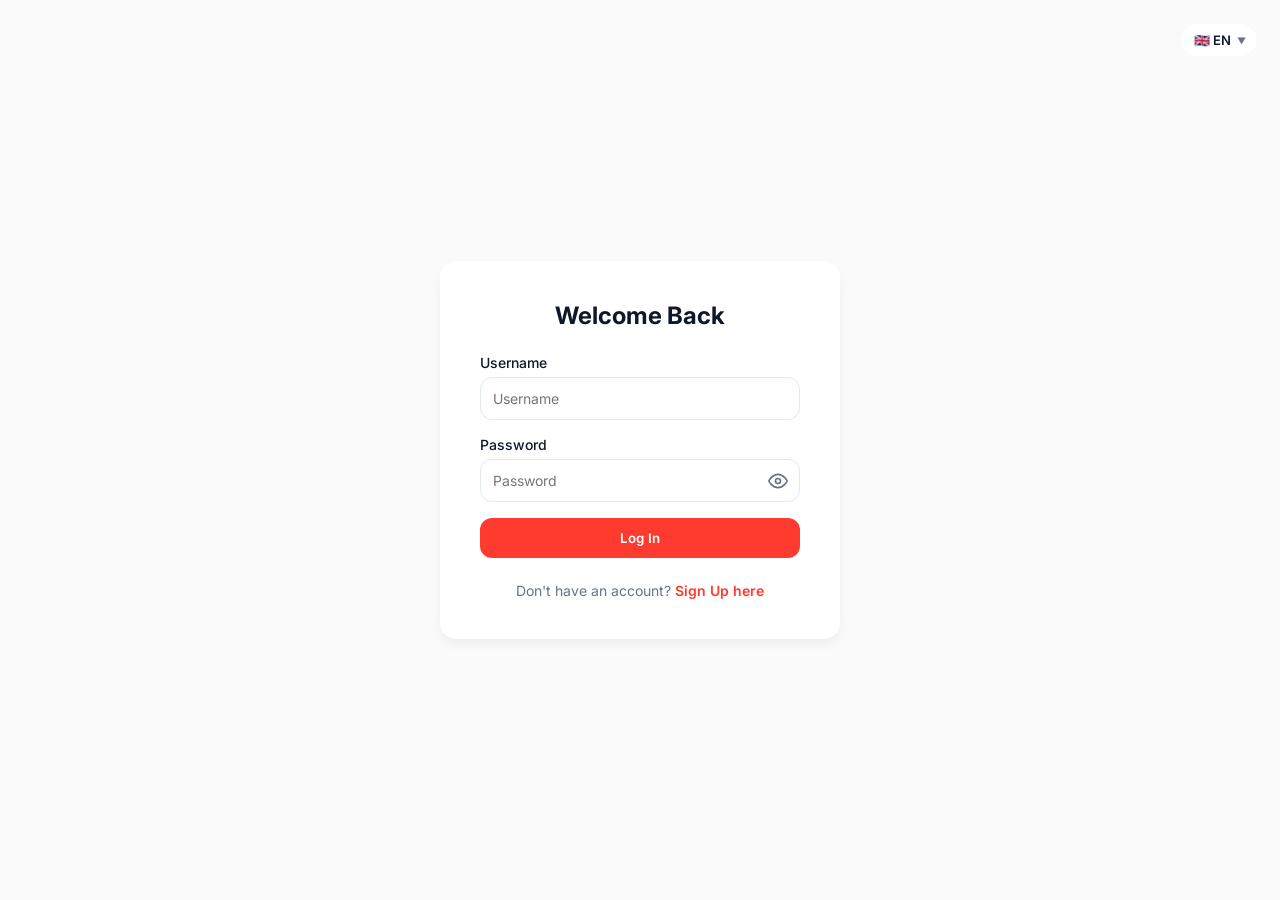
==== commit 669406ab: "commit" ====
--- a/auth.html
+++ b/auth.html
@@ -9,10 +9,12 @@
 </head>
 <body class="auth-body">
     <div class="lang-switcher-auth">
-        <select class="lang-select" onchange="changeLang(this.value)">
-            <option value="en">🇬🇧 EN</option>
-            <option value="id">🇮🇩 ID</option>
-        </select>
+        <div class="custom-select-wrapper compact">
+            <select class="lang-select compact" onchange="changeLang(this.value)">
+                <option value="en">🇬🇧 EN</option>
+                <option value="id">🇮🇩 ID</option>
+            </select>
+        </div>
     </div>
 
     <div class="auth-container">
@@ -24,12 +26,12 @@
             
             <div class="input-group">
                 <label data-i18n="username">Username</label>
-                <input type="text" id="login-username" placeholder="Enter username">
+                <input type="text" id="login-username" placeholder="Enter username" data-i18n-ph="username">
             </div>
             <div class="input-group">
                 <label data-i18n="password">Password</label>
                 <div class="password-wrapper">
-                    <input type="password" id="login-password" placeholder="Enter password" oninput="validateLoginPassword()">
+                    <input type="password" id="login-password" placeholder="Enter password" oninput="validateLoginPassword()" data-i18n-ph="password">
                     <span class="toggle-password" onclick="togglePasswordVisibility('login-password')">
                         <svg class="eye-icon" viewBox="0 0 24 24" width="20" height="20" stroke="currentColor" stroke-width="2" fill="none" stroke-linecap="round" stroke-linejoin="round"><path d="M1 12s4-8 11-8 11 8 11 8-4 8-11 8-11-8-11-8z"></path><circle cx="12" cy="12" r="3"></circle><line class="slash" x1="3" y1="3" x2="21" y2="21" style="display:none;"></line></svg>
                     </span>
@@ -49,16 +51,16 @@
             
             <div class="input-group">
                 <label data-i18n="username">Username</label>
-                <input type="text" id="signup-username" placeholder="Create username">
+                <input type="text" id="signup-username" placeholder="Create username" data-i18n-ph="username">
             </div>
             <div class="input-group">
                 <label data-i18n="email">Email</label>
-                <input type="email" id="signup-email" placeholder="Enter email">
+                <input type="email" id="signup-email" placeholder="Enter email" data-i18n-ph="email">
             </div>
             <div class="input-group">
                 <label data-i18n="password">Password</label>
                 <div class="password-wrapper">
-                    <input type="password" id="signup-password" placeholder="Create password" oninput="validateSignupPassword()">
+                    <input type="password" id="signup-password" placeholder="Create password" oninput="validateSignupPassword()" data-i18n-ph="password">
                     <span class="toggle-password" onclick="togglePasswordVisibility('signup-password')">
                         <svg class="eye-icon" viewBox="0 0 24 24" width="20" height="20" stroke="currentColor" stroke-width="2" fill="none" stroke-linecap="round" stroke-linejoin="round"><path d="M1 12s4-8 11-8 11 8 11 8-4 8-11 8-11-8-11-8z"></path><circle cx="12" cy="12" r="3"></circle><line class="slash" x1="3" y1="3" x2="21" y2="21" style="display:none;"></line></svg>
                     </span>
@@ -68,7 +70,7 @@
             <div class="input-group">
                 <label data-i18n="confirm_password">Confirm Password</label>
                 <div class="password-wrapper">
-                    <input type="password" id="signup-confirm-password" placeholder="Confirm password">
+                    <input type="password" id="signup-confirm-password" placeholder="Confirm password" data-i18n-ph="confirm_password">
                     <span class="toggle-password" onclick="togglePasswordVisibility('signup-confirm-password')">
                         <svg class="eye-icon" viewBox="0 0 24 24" width="20" height="20" stroke="currentColor" stroke-width="2" fill="none" stroke-linecap="round" stroke-linejoin="round"><path d="M1 12s4-8 11-8 11 8 11 8-4 8-11 8-11-8-11-8z"></path><circle cx="12" cy="12" r="3"></circle><line class="slash" x1="3" y1="3" x2="21" y2="21" style="display:none;"></line></svg>
                     </span>
--- a/css/style.css
+++ b/css/style.css
@@ -13,146 +13,106 @@
     --transition: all 0.3s cubic-bezier(0.4, 0, 0.2, 1);
 }
 
-* {
-    margin: 0;
-    padding: 0;
-    box-sizing: border-box;
-    font-family: 'Inter', sans-serif;
-}
+* { margin: 0; padding: 0; box-sizing: border-box; font-family: 'Inter', sans-serif; }
 
 body { background-color: var(--bg-light); color: var(--text-dark); display: flex; flex-direction: column; min-height: 100vh; }
 
-/* --- NAVBAR (Landing) --- */
+/* Menghilangkan garis bawah pada semua elemen klik */
+button, a, .action-link, .item-link, .secondary-btn, .primary-btn { text-decoration: none !important; }
+
+/* --- NAVBAR GRADIENT ESTETIK (Silver - Orange - Silver) --- */
+.gradient-nav {
+    background: linear-gradient(90deg, #cbd5e1 0%, #f97316 50%, #cbd5e1 100%) !important;
+}
+
 .main-navbar {
-    display: flex;
-    justify-content: space-between;
+    display: flex; justify-content: space-between; align-items: center;
+    padding: 20px 40px; background: var(--primary-red); border-bottom: none; box-shadow: var(--shadow-sm);
+}
+
+/* Kustomisasi Teks Visual Logo */
+.main-navbar .brand-text { font-size: 24px; font-weight: 700; color: #000000 !important; }
+.main-navbar .brand-text .highlight-dot { color: #ff0055 !important; text-shadow: 0 0 6px rgba(255, 0, 85, 0.5); }
+
+/* Penyelarasan UI Button Navbar (Minimalis, Seragam, Sleek) */
+.nav-actions { display: flex; align-items: center; gap: 12px; }
+
+.custom-select-wrapper { position: relative; display: inline-flex; }
+.custom-select-wrapper.compact::after {
+    content: '▼'; font-size: 9px; position: absolute; right: 10px; top: 50%;
+    transform: translateY(-50%); pointer-events: none; color: var(--text-gray);
+}
+
+.lang-select.compact, .compact-btn {
+    height: 32px; /* Ukuran kompak */
+    border-radius: 16px;
+    font-size: 13px;
+    font-weight: 600;
+    display: inline-flex;
     align-items: center;
-    padding: 20px 40px;
-    background: var(--primary-red);
-    border-bottom: none;
-    box-shadow: var(--shadow-sm);
-}
-.main-navbar .brand-text { font-size: 24px; font-weight: 700; color: var(--bg-white); }
-.main-navbar .brand-text .dot { color: #ffebee; }
-.nav-actions { display: flex; align-items: center; gap: 16px; }
-
-/* Language Select Setup */
-.lang-select {
-    padding: 8px 12px;
-    border: 1px solid var(--border-color);
-    border-radius: 8px;
-    background: var(--bg-white);
-    font-size: 14px;
-    font-weight: 500;
+    justify-content: center;
+    transition: var(--transition);
+    border: 1px solid transparent;
+}
+.lang-select.compact {
+    padding: 0 24px 0 12px;
+    appearance: none;
+    background-color: var(--bg-white);
+    color: var(--text-dark);
     cursor: pointer;
-    outline: none;
-    transition: var(--transition);
-}
-.lang-select:hover { border-color: var(--text-gray); }
-
-/* Buttons inside Red Navbar */
-.login-nav-btn {
+}
+.lang-select.compact:hover { box-shadow: var(--shadow-sm); border-color: var(--text-gray); }
+
+.compact-btn {
+    padding: 0 16px;
+    background-color: var(--text-dark);
+    color: var(--bg-white);
+}
+.compact-btn:hover {
     background-color: var(--bg-white);
     color: var(--primary-red);
-    border: 1px solid var(--bg-white);
-}
-.login-nav-btn:hover {
-    background-color: transparent;
-    color: var(--bg-white);
-    border-color: var(--bg-white);
-    box-shadow: none;
+    transform: translateY(-2px);
+    box-shadow: var(--shadow-md);
 }
 
 /* --- LANDING PAGE HERO --- */
-.hero {
-    flex: 1;
-    display: flex;
-    align-items: center;
-    justify-content: space-between;
-    padding: 60px 10%;
-    gap: 40px;
-}
+.hero { flex: 1; display: flex; align-items: center; justify-content: space-between; padding: 60px 10%; gap: 40px; }
 .hero-content { flex: 1; max-width: 500px; }
 .hero h1 { font-size: 48px; line-height: 1.2; margin-bottom: 32px; color: var(--text-dark); letter-spacing: -1px; }
 .hero .highlight { color: var(--primary-red); }
-.cta-btn { width: auto; padding: 14px 32px; font-size: 16px; }
-
-.hero-visual {
-    flex: 1;
-    position: relative;
-    display: flex;
-    justify-content: center;
-    align-items: center;
-    height: 400px;
-}
-.mockup-card {
-    background: var(--bg-white);
-    padding: 16px;
-    border-radius: 16px;
-    box-shadow: var(--shadow-md);
-    width: 240px;
-    position: absolute;
-    z-index: 2;
-    transform: rotate(-5deg);
-    transition: var(--transition);
-}
+.cta-btn { width: auto; font-size: 16px; padding: 14px 32px; }
+.hero-visual { flex: 1; position: relative; display: flex; justify-content: center; align-items: center; height: 400px; }
+.mockup-card { background: var(--bg-white); padding: 16px; border-radius: 16px; box-shadow: var(--shadow-md); width: 240px; position: absolute; z-index: 2; transform: rotate(-5deg); transition: var(--transition); }
 .mockup-card:hover { transform: rotate(0) scale(1.05); z-index: 4; }
 .mockup-card.float { z-index: 3; transform: rotate(5deg) translate(60px, 80px); }
 .mockup-card.float:hover { transform: rotate(0) scale(1.05) translate(60px, 80px); z-index: 4; }
-.mockup-img { width: 100%; height: 140px; border-radius: 8px; background: var(--border-color) url('https://images.unsplash.com/photo-1542291026-7eec264c27ff?w=400') center/cover; }
-.mockup-img.alt { background-image: url('https://images.unsplash.com/photo-1505740420928-5e560c06d30e?w=400'); }
+.mockup-img { width: 100%; height: 140px; border-radius: 8px; background: var(--border-color); }
 .mockup-text { margin-top: 16px; }
 .mockup-text .line { height: 12px; border-radius: 6px; background: var(--border-color); margin-bottom: 8px; }
 .mockup-text .line.short { width: 60%; }
 .mockup-text .line.long { width: 100%; }
 
-/* --- BUTTONS & INPUTS ALIGNMENT --- */
-.primary-btn {
-    width: 100%;
-    padding: 12px 16px;
-    background-color: var(--primary-red);
-    color: var(--bg-white);
-    border: none;
-    border-radius: 8px;
-    font-weight: 600;
-    cursor: pointer;
-    transition: var(--transition);
-    display: flex;
-    justify-content: center;
-    align-items: center;
-}
+/* --- BUTTONS AESTHETICS --- */
+.primary-btn, .secondary-btn {
+    width: 100%; padding: 12px 24px; border-radius: 12px;
+    font-weight: 600; cursor: pointer; transition: var(--transition);
+    display: inline-flex; justify-content: center; align-items: center;
+    letter-spacing: 0.3px; border: none;
+}
+.primary-btn { background-color: var(--primary-red); color: var(--bg-white); }
 .primary-btn:hover { background-color: var(--primary-red-hover); transform: translateY(-2px); box-shadow: var(--shadow-hover); }
-
-.secondary-btn {
-    padding: 12px 16px;
-    background-color: var(--bg-white);
-    color: var(--text-dark);
-    border: 1px solid var(--border-color);
-    border-radius: 8px;
-    font-weight: 500;
-    cursor: pointer;
-    transition: var(--transition);
-    display: flex;
-    justify-content: center;
-    align-items: center;
-}
+.secondary-btn { background-color: var(--bg-white); color: var(--text-dark); border: 1px solid var(--border-color); }
 .secondary-btn:hover { border-color: var(--primary-red); color: var(--primary-red); box-shadow: var(--shadow-sm); }
 
+/* Auth & Input Styling */
 .input-group { margin-bottom: 16px; width: 100%; }
 .input-group label { display: block; font-size: 14px; font-weight: 500; margin-bottom: 6px; color: var(--text-dark); }
 .input-group input, .input-group select {
-    width: 100%;
-    padding: 12px;
-    border: 1px solid var(--border-color);
-    border-radius: 8px;
-    outline: none;
-    transition: var(--transition);
-    background: var(--bg-white);
-    font-size: 14px;
+    width: 100%; padding: 12px; border: 1px solid var(--border-color);
+    border-radius: 12px; outline: none; transition: var(--transition); background: var(--bg-white); font-size: 14px;
 }
 .input-group input:focus, .input-group select:focus { border-color: var(--primary-red); box-shadow: 0 0 0 3px rgba(255, 59, 48, 0.1); }
 .input-row { display: flex; gap: 12px; align-items: flex-end; }
-
 .password-wrapper { position: relative; display: flex; align-items: center; width: 100%; }
 .password-wrapper input { padding-right: 40px; width: 100%; }
 .toggle-password { position: absolute; right: 12px; cursor: pointer; color: var(--text-gray); display: flex; align-items: center; transition: var(--transition); }
@@ -160,181 +120,147 @@
 .error-text { display: none; color: var(--primary-red); font-size: 12px; margin-top: 6px; }
 .error-text.active { display: block; animation: fadeIn 0.3s ease; }
 
-/* --- AUTH PAGES --- */
+/* Auth Container */
 .auth-body { display: flex; justify-content: center; align-items: center; height: 100vh; position: relative; }
 .lang-switcher-auth { position: absolute; top: 24px; right: 24px; }
-.auth-container {
-    background: var(--bg-white);
-    padding: 40px;
-    border-radius: 16px;
-    box-shadow: var(--shadow-md);
-    width: 100%;
-    max-width: 400px;
-    position: relative;
-}
+.auth-container { background: var(--bg-white); padding: 40px; border-radius: 16px; box-shadow: var(--shadow-md); width: 100%; max-width: 400px; position: relative; }
 .auth-form { display: none; }
 .auth-form.active { display: block; animation: fadeIn 0.4s ease forwards; }
 @keyframes fadeIn { from { opacity: 0; transform: translateY(10px); } to { opacity: 1; transform: translateY(0); } }
-
 .auth-header { text-align: center; margin-bottom: 24px; }
 .auth-header h2 { font-size: 24px; color: var(--text-dark); }
-
 .toggle-text { text-align: center; margin-top: 24px; font-size: 14px; color: var(--text-gray); }
-.action-link { color: var(--primary-red); font-weight: 600; cursor: pointer; transition: var(--transition); text-decoration: none; }
-.action-link:hover { color: var(--primary-red-hover); } /* Removed underline */
-
-/* --- DASHBOARD LAYOUT --- */
+.action-link { color: var(--primary-red); font-weight: 600; cursor: pointer; transition: var(--transition); }
+.action-link:hover { color: var(--primary-red-hover); }
+
+/* --- DASHBOARD LAYOUT & COLLAPSIBLE SIDEBAR --- */
 .dashboard-body { display: flex; flex-direction: row; height: 100vh; overflow: hidden; }
 
-/* Sidebar */
 .sidebar {
-    width: 260px;
-    background-color: var(--bg-white);
-    border-right: 1px solid var(--border-color);
-    padding: 24px;
-    display: flex;
-    flex-direction: column;
-}
+    width: 280px; background-color: var(--bg-white); border-right: 1px solid var(--border-color);
+    padding: 24px; display: flex; flex-direction: column; position: relative; transition: width 0.3s cubic-bezier(0.4, 0, 0.2, 1);
+    white-space: nowrap; z-index: 50;
+}
+.sidebar.collapsed { width: 72px; padding: 24px 16px; }
+.sidebar.collapsed .hide-on-collapse { display: none !important; }
+.sidebar.collapsed .show-on-collapse { display: block !important; text-align: center; }
+
+/* Toggle Button */
+.sidebar-toggle-btn {
+    position: absolute; right: -14px; top: 30px; width: 28px; height: 28px; border-radius: 50%;
+    background: var(--bg-white); border: 1px solid var(--border-color); box-shadow: var(--shadow-sm);
+    display: flex; justify-content: center; align-items: center; cursor: pointer; color: var(--text-gray);
+    transition: var(--transition); z-index: 100;
+}
+.sidebar-toggle-btn:hover { color: var(--primary-red); border-color: var(--primary-red); }
+.sidebar.collapsed .sidebar-toggle-btn { transform: rotate(180deg); }
+
+.brand { margin-bottom: 24px; }
+.brand-text { font-size: 24px; font-weight: 700; color: var(--text-dark); }
+.brand-text .dot { color: var(--primary-red); }
 .flex-grow { flex: 1; overflow-y: auto; }
-.new-list-btn { margin-bottom: 30px; }
+
+/* Sidebar Navigation Architecture */
 .menu-label { font-size: 12px; color: var(--text-gray); font-weight: 600; margin-bottom: 12px; letter-spacing: 0.5px; }
-#wishlist-menu { list-style: none; }
-#wishlist-menu li {
-    padding: 10px 12px;
-    margin-bottom: 8px;
-    border-radius: 8px;
-    color: var(--text-gray);
-    cursor: pointer;
-    font-weight: 500;
-    transition: var(--transition);
-}
-#wishlist-menu li:hover { background-color: var(--bg-light); color: var(--text-dark); padding-left: 16px; }
-#wishlist-menu li.active { background-color: rgba(255, 59, 48, 0.08); color: var(--primary-red); }
-
-/* Sidebar Profile Dropdown */
-.sidebar-profile {
-    margin-top: auto;
-    padding-top: 16px;
-    border-top: 1px solid var(--border-color);
-    position: relative;
-}
-.profile-trigger {
-    display: flex;
-    align-items: center;
-    gap: 12px;
-    cursor: pointer;
-    padding: 8px;
-    border-radius: 8px;
-    transition: var(--transition);
-}
+#sidebar-collections { list-style: none; }
+.col-item-wrapper { margin-bottom: 8px; }
+.col-header {
+    display: flex; justify-content: space-between; align-items: center; padding: 10px 12px;
+    border-radius: 8px; cursor: pointer; font-weight: 600; color: var(--text-dark); transition: var(--transition);
+}
+.col-header:hover { background: var(--bg-light); }
+.col-header.active { background: rgba(255,59,48,0.08); color: var(--primary-red); }
+
+/* Minimalist Icon-based Actions */
+.action-icons { display: flex; gap: 4px; opacity: 0; transition: var(--transition); }
+.col-header:hover .action-icons, .wl-item:hover .action-icons { opacity: 1; }
+.icon-btn {
+    background: none; border: none; padding: 4px; border-radius: 6px;
+    color: var(--text-gray); display: flex; align-items: center; justify-content: center;
+    cursor: pointer; transition: var(--transition);
+}
+.icon-btn:hover { background: var(--bg-white); color: var(--primary-red); box-shadow: var(--shadow-sm); }
+.icon-btn.delete:hover { color: #dc2626; background: #fee2e2; }
+
+/* Dropdown Wishlist di Sidebar */
+.wl-list { list-style: none; padding-left: 24px; margin-top: 4px; display: none; }
+.wl-list.expanded { display: block; animation: fadeIn 0.3s ease; }
+.wl-item {
+    display: flex; justify-content: space-between; align-items: center; padding: 8px 12px;
+    border-radius: 8px; cursor: pointer; font-size: 13px; font-weight: 500; color: var(--text-gray); transition: var(--transition);
+}
+.wl-item:hover { background: var(--bg-light); color: var(--text-dark); }
+.wl-item.active { color: var(--primary-red); font-weight: 600; }
+
+/* Sidebar Profile */
+.sidebar-profile { margin-top: auto; padding-top: 16px; border-top: 1px solid var(--border-color); position: relative; }
+.profile-trigger { display: flex; align-items: center; gap: 12px; cursor: pointer; padding: 8px; border-radius: 8px; transition: var(--transition); }
+.sidebar.collapsed .profile-trigger { justify-content: center; padding: 8px 0; }
 .profile-trigger:hover { background: var(--bg-light); }
-.profile-trigger img { width: 36px; height: 36px; border-radius: 50%; border: 2px solid transparent; }
+.profile-trigger img { width: 36px; height: 36px; border-radius: 50%; border: 2px solid transparent; object-fit: cover; }
 .profile-name { font-weight: 600; font-size: 14px; color: var(--text-dark); overflow: hidden; text-overflow: ellipsis; }
 .profile-dropdown {
-    position: absolute;
-    bottom: 100%;
-    left: 0;
-    width: 100%;
-    background: var(--bg-white);
-    border: 1px solid var(--border-color);
-    border-radius: 8px;
-    box-shadow: var(--shadow-md);
-    margin-bottom: 8px;
-    display: none;
-    flex-direction: column;
-    overflow: hidden;
-    z-index: 10;
+    position: absolute; bottom: 100%; left: 0; width: 100%; background: var(--bg-white); border: 1px solid var(--border-color); border-radius: 12px;
+    box-shadow: var(--shadow-md); margin-bottom: 8px; display: none; flex-direction: column; overflow: hidden; z-index: 10;
 }
 .profile-dropdown.show { display: flex; animation: fadeIn 0.2s ease; }
-.profile-dropdown button {
-    padding: 12px 16px;
-    background: none;
-    border: none;
-    text-align: left;
-    font-size: 14px;
-    font-weight: 500;
-    cursor: pointer;
-    color: var(--text-dark);
-    transition: var(--transition);
-}
+.profile-dropdown button { padding: 12px 16px; background: none; border: none; text-align: left; font-size: 14px; font-weight: 500; cursor: pointer; color: var(--text-dark); transition: var(--transition); }
 .profile-dropdown button:hover { background: var(--bg-light); }
 .profile-dropdown button.text-red { color: var(--primary-red); }
 
 /* Main Content */
-.main-content {
-    flex: 1;
-    display: flex;
-    flex-direction: column;
-    background-color: var(--bg-light);
-    overflow-y: auto;
-}
-.top-nav {
-    display: flex;
-    justify-content: space-between;
-    align-items: center;
-    padding: 24px 40px;
-    background: var(--bg-light);
-}
-
+.main-content { flex: 1; display: flex; flex-direction: column; background-color: var(--bg-light); overflow-y: auto; transition: width 0.3s ease; }
+.top-nav { display: flex; justify-content: space-between; align-items: center; padding: 24px 40px; background: var(--bg-light); }
 .board-actions { padding: 0 40px; display: flex; gap: 12px; margin-bottom: 24px; align-items: center; }
-
 .board-content { padding: 0 40px 40px; }
-.collection-title { font-size: 18px; margin-bottom: 16px; color: var(--text-dark); display: flex; align-items: center; justify-content: space-between; padding: 12px; border-radius: 8px; transition: var(--transition); }
-.collection-title span { font-size: 14px; color: var(--text-gray); font-weight: 400; }
-
-.empty-suggestion {
-    width: 100%; padding: 40px; border: 2px dashed rgba(255, 59, 48, 0.5);
-    background: rgba(255, 59, 48, 0.05); border-radius: 12px; text-align: center;
-    color: rgba(15, 23, 42, 0.7); font-weight: 600; cursor: pointer; transition: var(--transition);
-}
-.empty-suggestion:hover { background: rgba(255, 59, 48, 0.1); border-color: var(--primary-red); color: var(--primary-red); }
-
-/* Item Card */
-.items-grid {
-    display: grid;
-    grid-template-columns: repeat(auto-fill, minmax(220px, 1fr));
-    gap: 24px;
-    margin-bottom: 32px;
-    min-height: 100px; /* Allow drop area when empty */
-}
-.item-card {
-    background: var(--bg-white); border-radius: 12px; overflow: hidden;
-    box-shadow: var(--shadow-sm); transition: var(--transition);
-    border: 1px solid var(--border-color); cursor: grab;
-}
-.item-card:active { cursor: grabbing; }
+
+/* 50% Opacity Empty State */
+.empty-suggestion-50 {
+    width: 100%; padding: 40px; border: 2px dashed var(--text-gray); background: transparent; border-radius: 16px; text-align: center;
+    color: var(--text-dark); font-weight: 600; cursor: pointer; opacity: 0.5; transition: var(--transition);
+}
+.empty-suggestion-50:hover { opacity: 1; border-color: var(--primary-red); color: var(--primary-red); background: rgba(255, 59, 48, 0.05); }
+
+/* Items Grid */
+.items-grid { display: grid; grid-template-columns: repeat(auto-fill, minmax(240px, 1fr)); gap: 24px; }
+.item-card { background: var(--bg-white); border-radius: 16px; overflow: hidden; box-shadow: var(--shadow-sm); transition: var(--transition); border: 1px solid var(--border-color); position: relative; }
 .item-card:hover { transform: translateY(-4px); box-shadow: var(--shadow-md); border-color: rgba(255, 59, 48, 0.3); }
-.item-img { height: 160px; background-size: cover; background-position: center; background-color: var(--border-color); pointer-events: none; }
-.item-details { padding: 16px; pointer-events: none; }
-.item-details h4 { font-size: 16px; margin-bottom: 8px; color: var(--text-dark); }
-.item-price { font-weight: 600; color: var(--primary-red); margin-bottom: 16px; }
-.item-link { display: inline-block; font-size: 14px; color: var(--text-gray); text-decoration: none; font-weight: 500; transition: var(--transition); pointer-events: auto; }
+.item-img { height: 180px; background-size: cover; background-position: center; background-color: var(--border-color); }
+.item-details { padding: 20px; }
+.item-details h4 { font-size: 16px; margin-bottom: 8px; color: var(--text-dark); padding-right: 20px;}
+.item-price { font-weight: 700; color: var(--primary-red); margin-bottom: 16px; }
+.item-link { display: inline-block; font-size: 14px; color: var(--text-gray); font-weight: 600; transition: var(--transition); }
 .item-link:hover { color: var(--primary-red); }
 
-/* Drag and Drop Visuals */
-.dragging { opacity: 0.5; transform: scale(0.95); }
-.drag-over-collection { background-color: rgba(255, 59, 48, 0.1); border: 2px dashed var(--primary-red); }
-.drag-over-grid { border: 2px dashed var(--primary-red); border-radius: 12px; background: rgba(255, 59, 48, 0.05); }
+/* Edit Icon on Card */
+.edit-icon-card {
+    position: absolute; top: 12px; right: 12px; width: 32px; height: 32px;
+    background: var(--bg-white); border: 1px solid var(--border-color); border-radius: 50%;
+    display: flex; justify-content: center; align-items: center; cursor: pointer;
+    color: var(--text-gray); transition: var(--transition); z-index: 10;
+}
+.edit-icon-card:hover { color: var(--primary-red); border-color: var(--primary-red); box-shadow: var(--shadow-sm); transform: scale(1.1); }
+.delete-icon-card {
+    position: absolute; top: 12px; right: 52px; width: 32px; height: 32px;
+    background: var(--bg-white); border: 1px solid var(--border-color); border-radius: 50%;
+    display: flex; justify-content: center; align-items: center; cursor: pointer;
+    color: var(--text-gray); transition: var(--transition); z-index: 10;
+}
+.delete-icon-card:hover { color: #dc2626; border-color: #dc2626; box-shadow: var(--shadow-sm); transform: scale(1.1); background: #fee2e2; }
 
 /* --- MODALS --- */
 .modal-overlay {
-    position: fixed; top: 0; left: 0; right: 0; bottom: 0;
-    background: rgba(15, 23, 42, 0.6); backdrop-filter: blur(4px);
-    display: flex; justify-content: center; align-items: center;
-    opacity: 0; pointer-events: none; transition: var(--transition); z-index: 1000;
+    position: fixed; top: 0; left: 0; right: 0; bottom: 0; background: rgba(15, 23, 42, 0.6); backdrop-filter: blur(4px);
+    display: flex; justify-content: center; align-items: center; opacity: 0; pointer-events: none; transition: var(--transition); z-index: 1000;
 }
 .modal-overlay.active { opacity: 1; pointer-events: auto; }
-.modal-content {
-    background: var(--bg-white); width: 100%; max-width: 500px;
-    border-radius: 16px; transform: translateY(20px) scale(0.95);
-    transition: var(--transition); box-shadow: 0 20px 25px -5px rgba(0,0,0,0.1);
-}
-.collection-modal { max-width: 400px; }
+.modal-content { background: var(--bg-white); width: 100%; max-width: 500px; border-radius: 20px; transform: translateY(20px) scale(0.95); transition: var(--transition); box-shadow: 0 20px 25px -5px rgba(0,0,0,0.1); }
 .modal-overlay.active .modal-content { transform: translateY(0) scale(1); }
-.modal-header { display: flex; justify-content: space-between; align-items: center; padding: 20px 24px; border-bottom: 1px solid var(--border-color); }
+.modal-header { display: flex; justify-content: space-between; align-items: center; padding: 24px; border-bottom: 1px solid var(--border-color); }
+.modal-header h3 { font-size: 18px; color: var(--text-dark); }
 .close-btn { font-size: 24px; cursor: pointer; color: var(--text-gray); transition: var(--transition); line-height: 1; }
 .close-btn:hover { color: var(--primary-red); transform: rotate(90deg); }
-.modal-body { padding: 24px; max-height: 60vh; overflow-y: auto; }
+.modal-body { padding: 24px; max-height: 65vh; overflow-y: auto; }
 .info-text { font-size: 13px; color: var(--text-gray); margin-bottom: 20px; line-height: 1.5; }
 .modal-footer { padding: 20px 24px; border-top: 1px solid var(--border-color); }
-.image-preview { width: 100%; height: 120px; object-fit: cover; border-radius: 8px; margin-bottom: 16px; border: 1px solid var(--border-color); }+.image-preview { width: 100%; height: 120px; object-fit: cover; border-radius: 12px; margin-bottom: 16px; border: 1px solid var(--border-color); }
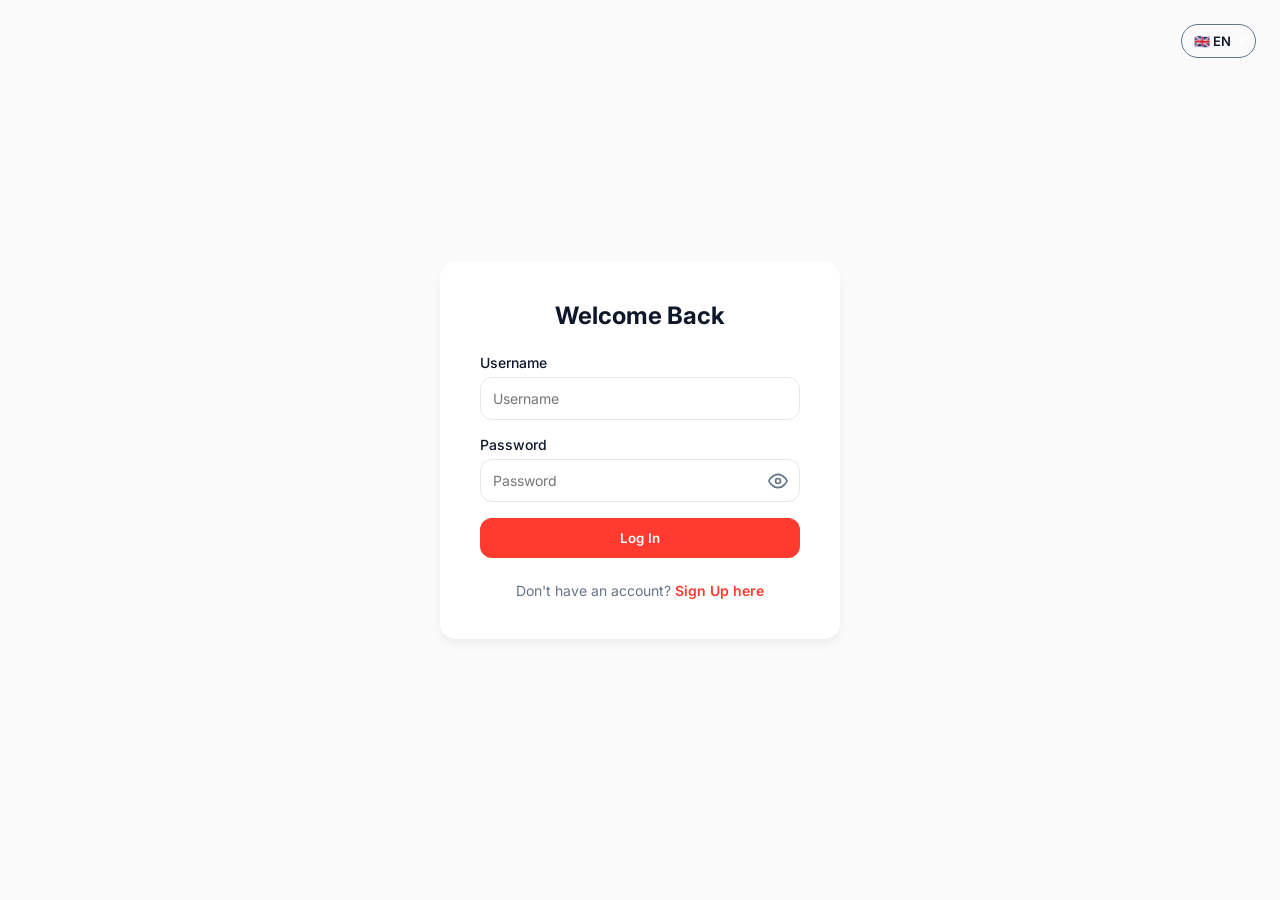
==== commit daaf8df9: "commit" ====
--- a/auth.html
+++ b/auth.html
@@ -4,13 +4,15 @@
     <meta charset="UTF-8">
     <meta name="viewport" content="width=device-width, initial-scale=1.0">
     <title>Wisher - Authentication</title>
+    <!-- Favicon Configuration -->
+    <link rel="icon" href="assets/wisher-logo.png">
     <link rel="stylesheet" href="css/style.css">
     <link href="https://fonts.googleapis.com/css2?family=Inter:wght@400;500;600;700&display=swap" rel="stylesheet">
 </head>
 <body class="auth-body">
     <div class="lang-switcher-auth">
         <div class="custom-select-wrapper compact">
-            <select class="lang-select compact" onchange="changeLang(this.value)">
+            <select class="lang-select compact" onchange="changeLang(this.value)" style="border-color: var(--text-gray); color: var(--text-dark);">
                 <option value="en">🇬🇧 EN</option>
                 <option value="id">🇮🇩 ID</option>
             </select>
@@ -23,7 +25,6 @@
             <div class="auth-header">
                 <h2 data-i18n="welcome_back">Welcome Back</h2>
             </div>
-            
             <div class="input-group">
                 <label data-i18n="username">Username</label>
                 <input type="text" id="login-username" placeholder="Enter username" data-i18n-ph="username">
@@ -32,14 +33,13 @@
                 <label data-i18n="password">Password</label>
                 <div class="password-wrapper">
                     <input type="password" id="login-password" placeholder="Enter password" oninput="validateLoginPassword()" data-i18n-ph="password">
-                    <span class="toggle-password" onclick="togglePasswordVisibility('login-password')">
+                    <span class="toggle-password" onclick="UI.togglePasswordVisibility('login-password')">
                         <svg class="eye-icon" viewBox="0 0 24 24" width="20" height="20" stroke="currentColor" stroke-width="2" fill="none" stroke-linecap="round" stroke-linejoin="round"><path d="M1 12s4-8 11-8 11 8 11 8-4 8-11 8-11-8-11-8z"></path><circle cx="12" cy="12" r="3"></circle><line class="slash" x1="3" y1="3" x2="21" y2="21" style="display:none;"></line></svg>
                     </span>
                 </div>
                 <p id="login-error" class="error-text" data-i18n="pass_criteria">Password requires min 9 chars, 1 uppercase, 1 lowercase, 1 number.</p>
             </div>
             <button class="primary-btn" onclick="doLogin()" data-i18n="login_btn">Log In</button>
-            
             <p class="toggle-text"><span data-i18n="no_account">Don't have an account?</span> <span class="action-link" onclick="toggleAuth()" data-i18n="sign_up_here">Sign Up here</span></p>
         </div>
 
@@ -48,7 +48,6 @@
             <div class="auth-header">
                 <h2 data-i18n="join_wisher">Join Wisher</h2>
             </div>
-            
             <div class="input-group">
                 <label data-i18n="username">Username</label>
                 <input type="text" id="signup-username" placeholder="Create username" data-i18n-ph="username">
@@ -61,7 +60,7 @@
                 <label data-i18n="password">Password</label>
                 <div class="password-wrapper">
                     <input type="password" id="signup-password" placeholder="Create password" oninput="validateSignupPassword()" data-i18n-ph="password">
-                    <span class="toggle-password" onclick="togglePasswordVisibility('signup-password')">
+                    <span class="toggle-password" onclick="UI.togglePasswordVisibility('signup-password')">
                         <svg class="eye-icon" viewBox="0 0 24 24" width="20" height="20" stroke="currentColor" stroke-width="2" fill="none" stroke-linecap="round" stroke-linejoin="round"><path d="M1 12s4-8 11-8 11 8 11 8-4 8-11 8-11-8-11-8z"></path><circle cx="12" cy="12" r="3"></circle><line class="slash" x1="3" y1="3" x2="21" y2="21" style="display:none;"></line></svg>
                     </span>
                 </div>
@@ -71,16 +70,18 @@
                 <label data-i18n="confirm_password">Confirm Password</label>
                 <div class="password-wrapper">
                     <input type="password" id="signup-confirm-password" placeholder="Confirm password" data-i18n-ph="confirm_password">
-                    <span class="toggle-password" onclick="togglePasswordVisibility('signup-confirm-password')">
+                    <span class="toggle-password" onclick="UI.togglePasswordVisibility('signup-confirm-password')">
                         <svg class="eye-icon" viewBox="0 0 24 24" width="20" height="20" stroke="currentColor" stroke-width="2" fill="none" stroke-linecap="round" stroke-linejoin="round"><path d="M1 12s4-8 11-8 11 8 11 8-4 8-11 8-11-8-11-8z"></path><circle cx="12" cy="12" r="3"></circle><line class="slash" x1="3" y1="3" x2="21" y2="21" style="display:none;"></line></svg>
                     </span>
                 </div>
             </div>
             <button class="primary-btn" onclick="doSignup()" data-i18n="signup_btn">Sign Up</button>
-            
             <p class="toggle-text"><span data-i18n="has_account">Already have an account?</span> <span class="action-link" onclick="toggleAuth()" data-i18n="log_in_here">Log In here</span></p>
         </div>
     </div>
+    
+    <script src="js/storage.js"></script>
+    <script src="js/ui-handler.js"></script>
     <script src="js/auth.js"></script>
 </body>
 </html>
--- a/css/style.css
+++ b/css/style.css
@@ -20,59 +20,61 @@
 /* Menghilangkan garis bawah pada semua elemen klik */
 button, a, .action-link, .item-link, .secondary-btn, .primary-btn { text-decoration: none !important; }
 
-/* --- NAVBAR GRADIENT ESTETIK (Silver - Orange - Silver) --- */
-.gradient-nav {
-    background: linear-gradient(90deg, #cbd5e1 0%, #f97316 50%, #cbd5e1 100%) !important;
-}
-
+/* --- NAVBAR & LOGO RE-COLORING --- */
 .main-navbar {
     display: flex; justify-content: space-between; align-items: center;
-    padding: 20px 40px; background: var(--primary-red); border-bottom: none; box-shadow: var(--shadow-sm);
-}
-
-/* Kustomisasi Teks Visual Logo */
+    padding: 20px 40px; 
+    background: #f97316 !important; /* Warna Latar Oranye Cerah */
+    border-bottom: none; box-shadow: var(--shadow-sm);
+}
+
 .main-navbar .brand-text { font-size: 24px; font-weight: 700; color: #000000 !important; }
-.main-navbar .brand-text .highlight-dot { color: #ff0055 !important; text-shadow: 0 0 6px rgba(255, 0, 85, 0.5); }
-
-/* Penyelarasan UI Button Navbar (Minimalis, Seragam, Sleek) */
+.main-navbar .brand-text .highlight-dot { 
+    color: #ffffff !important; /* Tanda titik menjadi Putih Bersih */
+    text-shadow: none; 
+}
+
+/* Penyelarasan UI Button Navbar (Minimalis, Seragam, High Contrast) */
 .nav-actions { display: flex; align-items: center; gap: 12px; }
-
 .custom-select-wrapper { position: relative; display: inline-flex; }
+
+/* Kustomisasi Panah Dropdown */
 .custom-select-wrapper.compact::after {
     content: '▼'; font-size: 9px; position: absolute; right: 10px; top: 50%;
-    transform: translateY(-50%); pointer-events: none; color: var(--text-gray);
-}
-
+    transform: translateY(-50%); pointer-events: none; 
+    color: var(--bg-white); /* Panah menjadi putih di area oranye */
+}
+
+/* Base style untuk tombol di dalam Navbar */
 .lang-select.compact, .compact-btn {
-    height: 32px; /* Ukuran kompak */
-    border-radius: 16px;
-    font-size: 13px;
-    font-weight: 600;
-    display: inline-flex;
-    align-items: center;
-    justify-content: center;
+    height: 34px; 
+    border-radius: 17px; 
+    font-size: 13px; font-weight: 600;
+    display: inline-flex; align-items: center; justify-content: center;
     transition: var(--transition);
-    border: 1px solid transparent;
-}
+    border: 1px solid var(--bg-white);
+}
+
+/* Styling Dropdown Bahasa di Navbar */
 .lang-select.compact {
-    padding: 0 24px 0 12px;
-    appearance: none;
+    padding: 0 24px 0 12px; appearance: none;
+    background-color: transparent; 
+    color: var(--bg-white);
+    cursor: pointer;
+}
+.lang-select.compact option { color: var(--text-dark); background: var(--bg-white); }
+.lang-select.compact:hover { background-color: rgba(255, 255, 255, 0.2); }
+
+/* Styling Tombol Log In di Navbar */
+.compact-btn {
+    padding: 0 16px; 
     background-color: var(--bg-white);
-    color: var(--text-dark);
-    cursor: pointer;
-}
-.lang-select.compact:hover { box-shadow: var(--shadow-sm); border-color: var(--text-gray); }
-
-.compact-btn {
-    padding: 0 16px;
-    background-color: var(--text-dark);
+    color: #f97316; /* Teks berwarna oranye */
+}
+.compact-btn:hover {
+    background-color: transparent; 
     color: var(--bg-white);
-}
-.compact-btn:hover {
-    background-color: var(--bg-white);
-    color: var(--primary-red);
-    transform: translateY(-2px);
-    box-shadow: var(--shadow-md);
+    box-shadow: none;
 }
 
 /* --- LANDING PAGE HERO --- */
@@ -173,7 +175,7 @@
 
 /* Minimalist Icon-based Actions */
 .action-icons { display: flex; gap: 4px; opacity: 0; transition: var(--transition); }
-.col-header:hover .action-icons, .wl-item:hover .action-icons { opacity: 1; }
+.col-header:hover .action-icons { opacity: 1; }
 .icon-btn {
     background: none; border: none; padding: 4px; border-radius: 6px;
     color: var(--text-gray); display: flex; align-items: center; justify-content: center;
@@ -181,16 +183,6 @@
 }
 .icon-btn:hover { background: var(--bg-white); color: var(--primary-red); box-shadow: var(--shadow-sm); }
 .icon-btn.delete:hover { color: #dc2626; background: #fee2e2; }
-
-/* Dropdown Wishlist di Sidebar */
-.wl-list { list-style: none; padding-left: 24px; margin-top: 4px; display: none; }
-.wl-list.expanded { display: block; animation: fadeIn 0.3s ease; }
-.wl-item {
-    display: flex; justify-content: space-between; align-items: center; padding: 8px 12px;
-    border-radius: 8px; cursor: pointer; font-size: 13px; font-weight: 500; color: var(--text-gray); transition: var(--transition);
-}
-.wl-item:hover { background: var(--bg-light); color: var(--text-dark); }
-.wl-item.active { color: var(--primary-red); font-weight: 600; }
 
 /* Sidebar Profile */
 .sidebar-profile { margin-top: auto; padding-top: 16px; border-top: 1px solid var(--border-color); position: relative; }
@@ -221,7 +213,19 @@
 }
 .empty-suggestion-50:hover { opacity: 1; border-color: var(--primary-red); color: var(--primary-red); background: rgba(255, 59, 48, 0.05); }
 
-/* Items Grid */
+/* Collections Grid (Dashboard) */
+.collections-grid { display: grid; grid-template-columns: repeat(auto-fill, minmax(280px, 1fr)); gap: 24px; }
+.collection-card {
+    background: var(--bg-white); border-radius: 16px; padding: 32px 24px;
+    box-shadow: var(--shadow-sm); border: 1px solid var(--border-color);
+    cursor: pointer; transition: var(--transition); display: flex;
+    flex-direction: column; align-items: center; text-align: center; gap: 8px; position: relative;
+}
+.collection-card:hover { transform: translateY(-4px); box-shadow: var(--shadow-md); border-color: var(--primary-red); }
+.collection-card h3 { font-size: 20px; color: var(--text-dark); margin: 0; }
+.collection-card p { font-size: 14px; color: var(--text-gray); margin: 0; font-weight: 500;}
+
+/* Items Grid (Collection) */
 .items-grid { display: grid; grid-template-columns: repeat(auto-fill, minmax(240px, 1fr)); gap: 24px; }
 .item-card { background: var(--bg-white); border-radius: 16px; overflow: hidden; box-shadow: var(--shadow-sm); transition: var(--transition); border: 1px solid var(--border-color); position: relative; }
 .item-card:hover { transform: translateY(-4px); box-shadow: var(--shadow-md); border-color: rgba(255, 59, 48, 0.3); }
@@ -232,7 +236,7 @@
 .item-link { display: inline-block; font-size: 14px; color: var(--text-gray); font-weight: 600; transition: var(--transition); }
 .item-link:hover { color: var(--primary-red); }
 
-/* Edit Icon on Card */
+/* Edit/Delete Icon on Card */
 .edit-icon-card {
     position: absolute; top: 12px; right: 12px; width: 32px; height: 32px;
     background: var(--bg-white); border: 1px solid var(--border-color); border-radius: 50%;
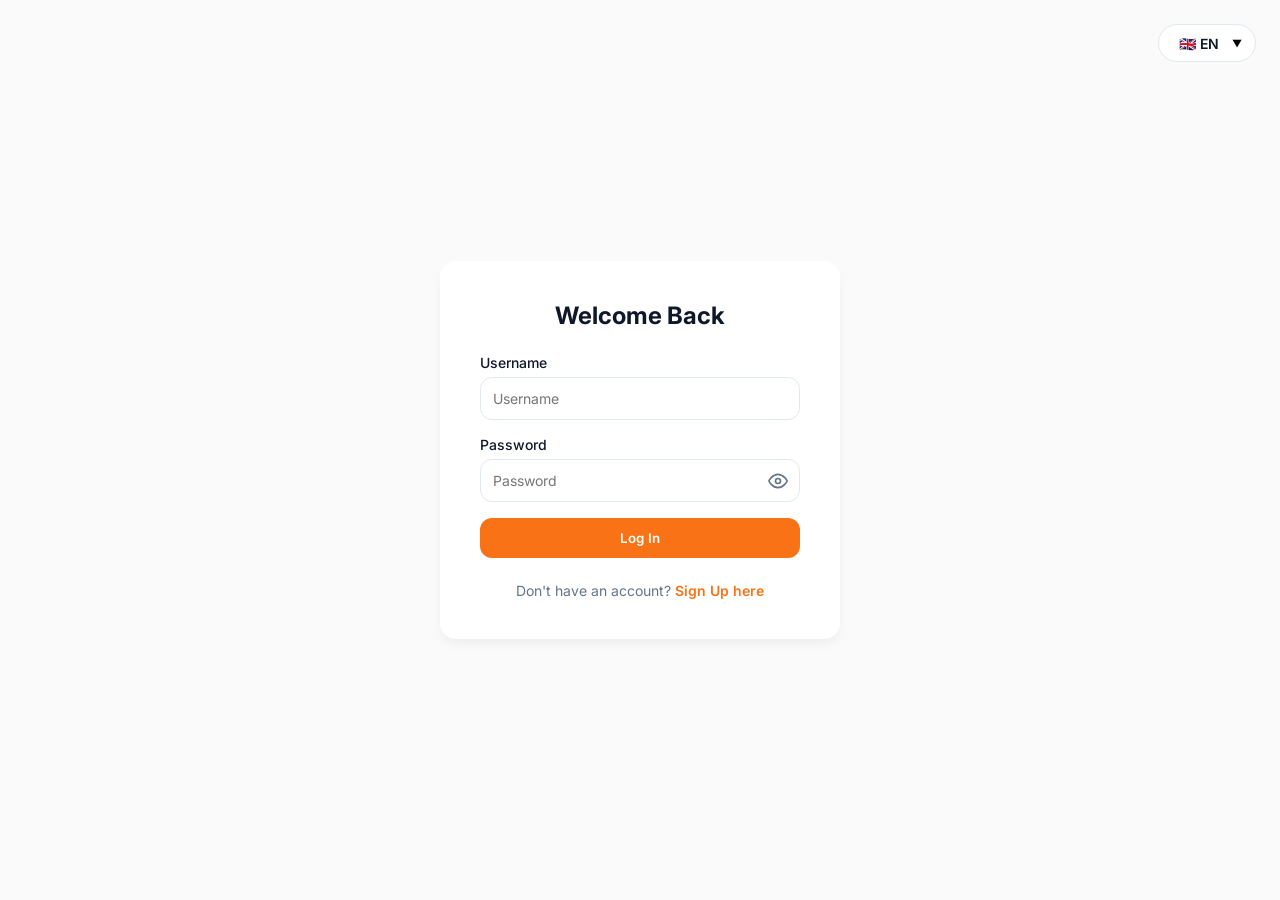
==== commit afb88756: "commit" ====
--- a/auth.html
+++ b/auth.html
@@ -4,15 +4,15 @@
     <meta charset="UTF-8">
     <meta name="viewport" content="width=device-width, initial-scale=1.0">
     <title>Wisher - Authentication</title>
-    <!-- Favicon Configuration -->
-    <link rel="icon" href="assets/wisher-logo.png">
+    <link rel="icon" href="assets/mini-logo.png">
     <link rel="stylesheet" href="css/style.css">
     <link href="https://fonts.googleapis.com/css2?family=Inter:wght@400;500;600;700&display=swap" rel="stylesheet">
 </head>
 <body class="auth-body">
     <div class="lang-switcher-auth">
-        <div class="custom-select-wrapper compact">
-            <select class="lang-select compact" onchange="changeLang(this.value)" style="border-color: var(--text-gray); color: var(--text-dark);">
+        <!-- Simbol Anak Panah Kondisional (Gelap) -->
+        <div class="custom-select-wrapper dark-arrow-wrapper">
+            <select class="lang-select nav-btn dark-arrow-select" onchange="changeLang(this.value)">
                 <option value="en">🇬🇧 EN</option>
                 <option value="id">🇮🇩 ID</option>
             </select>
--- a/css/style.css
+++ b/css/style.css
@@ -2,14 +2,14 @@
 :root {
     --bg-white: #ffffff;
     --bg-light: #fafafb;
-    --primary-red: #ff3b30;
-    --primary-red-hover: #d62d24;
+    --primary-red: #f97316; /* Shade Oranye Vibrant & Bersih */
+    --primary-red-hover: #ea580c;
     --text-dark: #0f172a;
     --text-gray: #64748b;
     --border-color: #e2e8f0;
     --shadow-sm: 0 1px 3px rgba(0,0,0,0.04);
     --shadow-md: 0 6px 12px -2px rgba(0,0,0,0.06);
-    --shadow-hover: 0 12px 20px -4px rgba(255, 59, 48, 0.2);
+    --shadow-hover: 0 12px 20px -4px rgba(249, 115, 22, 0.2);
     --transition: all 0.3s cubic-bezier(0.4, 0, 0.2, 1);
 }
 
@@ -17,64 +17,78 @@
 
 body { background-color: var(--bg-light); color: var(--text-dark); display: flex; flex-direction: column; min-height: 100vh; }
 
-/* Menghilangkan garis bawah pada semua elemen klik */
+/* Menghilangkan garis bawah */
 button, a, .action-link, .item-link, .secondary-btn, .primary-btn { text-decoration: none !important; }
 
 /* --- NAVBAR & LOGO RE-COLORING --- */
 .main-navbar {
     display: flex; justify-content: space-between; align-items: center;
     padding: 20px 40px; 
-    background: #f97316 !important; /* Warna Latar Oranye Cerah */
+    background: var(--primary-red);
     border-bottom: none; box-shadow: var(--shadow-sm);
 }
 
-.main-navbar .brand-text { font-size: 24px; font-weight: 700; color: #000000 !important; }
+/* Penyelarasan Vertikal Logo Navbar */
+.brand { display: flex; align-items: center; margin: 0; }
+.main-navbar .brand-text { font-size: 24px; font-weight: 700; color: #000000 !important; display: flex; align-items: center; line-height: 1; margin: 0; }
 .main-navbar .brand-text .highlight-dot { 
     color: #ffffff !important; /* Tanda titik menjadi Putih Bersih */
     text-shadow: none; 
 }
 
-/* Penyelarasan UI Button Navbar (Minimalis, Seragam, High Contrast) */
+/* Penyelarasan UI Button Navbar (Minimalis, Seragam, Estetik) */
 .nav-actions { display: flex; align-items: center; gap: 12px; }
+
+/* Base class seragam untuk tombol Language dan Login di Navbar */
+.nav-btn {
+    height: 38px;
+    padding: 0 20px;
+    border-radius: 19px;
+    font-size: 14px;
+    font-weight: 600;
+    display: inline-flex;
+    align-items: center;
+    justify-content: center;
+    transition: var(--transition);
+    background-color: var(--bg-white);
+    color: var(--primary-red);
+    border: 2px solid transparent;
+    cursor: pointer;
+    outline: none;
+    box-sizing: border-box;
+    font-family: 'Inter', sans-serif;
+}
+.nav-btn:hover {
+    background-color: transparent;
+    color: var(--bg-white);
+    border-color: var(--bg-white);
+    transform: translateY(-2px);
+    box-shadow: 0 4px 6px rgba(0,0,0,0.1);
+}
+
+/* Kustomisasi Arrow Dropdown Bahasa */
 .custom-select-wrapper { position: relative; display: inline-flex; }
-
-/* Kustomisasi Panah Dropdown */
-.custom-select-wrapper.compact::after {
-    content: '▼'; font-size: 9px; position: absolute; right: 10px; top: 50%;
+.lang-select { appearance: none; padding-right: 36px; }
+.custom-select-wrapper::after {
+    content: '▼'; font-size: 10px; position: absolute; right: 14px; top: 50%;
     transform: translateY(-50%); pointer-events: none; 
-    color: var(--bg-white); /* Panah menjadi putih di area oranye */
-}
-
-/* Base style untuk tombol di dalam Navbar */
-.lang-select.compact, .compact-btn {
-    height: 34px; 
-    border-radius: 17px; 
-    font-size: 13px; font-weight: 600;
-    display: inline-flex; align-items: center; justify-content: center;
+    color: var(--primary-red);
     transition: var(--transition);
-    border: 1px solid var(--bg-white);
-}
-
-/* Styling Dropdown Bahasa di Navbar */
-.lang-select.compact {
-    padding: 0 24px 0 12px; appearance: none;
-    background-color: transparent; 
-    color: var(--bg-white);
-    cursor: pointer;
-}
-.lang-select.compact option { color: var(--text-dark); background: var(--bg-white); }
-.lang-select.compact:hover { background-color: rgba(255, 255, 255, 0.2); }
-
-/* Styling Tombol Log In di Navbar */
-.compact-btn {
-    padding: 0 16px; 
-    background-color: var(--bg-white);
-    color: #f97316; /* Teks berwarna oranye */
-}
-.compact-btn:hover {
-    background-color: transparent; 
-    color: var(--bg-white);
-    box-shadow: none;
+}
+.custom-select-wrapper:hover::after { color: var(--bg-white); }
+
+/* Warna Arrow Dropdown Kondisional untuk halaman non-landing (Dark Arrow) */
+.dark-arrow-wrapper::after { color: #000000 !important; }
+.dark-arrow-select {
+    border: 1px solid var(--border-color) !important;
+    color: var(--text-dark) !important;
+    background-color: var(--bg-white) !important;
+}
+.dark-arrow-select:hover {
+    border-color: var(--text-gray) !important;
+    color: var(--text-dark) !important;
+    transform: none !important;
+    box-shadow: var(--shadow-sm) !important;
 }
 
 /* --- LANDING PAGE HERO --- */
@@ -88,13 +102,13 @@
 .mockup-card:hover { transform: rotate(0) scale(1.05); z-index: 4; }
 .mockup-card.float { z-index: 3; transform: rotate(5deg) translate(60px, 80px); }
 .mockup-card.float:hover { transform: rotate(0) scale(1.05) translate(60px, 80px); z-index: 4; }
-.mockup-img { width: 100%; height: 140px; border-radius: 8px; background: var(--border-color); }
+.mockup-img { width: 100%; height: 140px; border-radius: 8px; background: var(--border-color); object-fit: cover; }
 .mockup-text { margin-top: 16px; }
 .mockup-text .line { height: 12px; border-radius: 6px; background: var(--border-color); margin-bottom: 8px; }
 .mockup-text .line.short { width: 60%; }
 .mockup-text .line.long { width: 100%; }
 
-/* --- BUTTONS AESTHETICS --- */
+/* --- BUTTONS AESTHETICS (TEMA MODERN) --- */
 .primary-btn, .secondary-btn {
     width: 100%; padding: 12px 24px; border-radius: 12px;
     font-weight: 600; cursor: pointer; transition: var(--transition);
@@ -113,7 +127,7 @@
     width: 100%; padding: 12px; border: 1px solid var(--border-color);
     border-radius: 12px; outline: none; transition: var(--transition); background: var(--bg-white); font-size: 14px;
 }
-.input-group input:focus, .input-group select:focus { border-color: var(--primary-red); box-shadow: 0 0 0 3px rgba(255, 59, 48, 0.1); }
+.input-group input:focus, .input-group select:focus { border-color: var(--primary-red); box-shadow: 0 0 0 3px rgba(249, 115, 22, 0.1); }
 .input-row { display: flex; gap: 12px; align-items: flex-end; }
 .password-wrapper { position: relative; display: flex; align-items: center; width: 100%; }
 .password-wrapper input { padding-right: 40px; width: 100%; }
@@ -147,7 +161,6 @@
 .sidebar.collapsed .hide-on-collapse { display: none !important; }
 .sidebar.collapsed .show-on-collapse { display: block !important; text-align: center; }
 
-/* Toggle Button */
 .sidebar-toggle-btn {
     position: absolute; right: -14px; top: 30px; width: 28px; height: 28px; border-radius: 50%;
     background: var(--bg-white); border: 1px solid var(--border-color); box-shadow: var(--shadow-sm);
@@ -157,12 +170,10 @@
 .sidebar-toggle-btn:hover { color: var(--primary-red); border-color: var(--primary-red); }
 .sidebar.collapsed .sidebar-toggle-btn { transform: rotate(180deg); }
 
-.brand { margin-bottom: 24px; }
-.brand-text { font-size: 24px; font-weight: 700; color: var(--text-dark); }
-.brand-text .dot { color: var(--primary-red); }
+.brand-icon { display: flex; align-items: center; justify-content: center; margin: 0; line-height: 1;}
 .flex-grow { flex: 1; overflow-y: auto; }
 
-/* Sidebar Navigation Architecture */
+/* Sidebar Navigation Architecture (Extendable Dropdown) */
 .menu-label { font-size: 12px; color: var(--text-gray); font-weight: 600; margin-bottom: 12px; letter-spacing: 0.5px; }
 #sidebar-collections { list-style: none; }
 .col-item-wrapper { margin-bottom: 8px; }
@@ -171,9 +182,9 @@
     border-radius: 8px; cursor: pointer; font-weight: 600; color: var(--text-dark); transition: var(--transition);
 }
 .col-header:hover { background: var(--bg-light); }
-.col-header.active { background: rgba(255,59,48,0.08); color: var(--primary-red); }
-
-/* Minimalist Icon-based Actions */
+.col-header.active { background: rgba(249, 115, 22, 0.08); color: var(--primary-red); }
+
+/* Minimalist Icon-based Actions Sidebar */
 .action-icons { display: flex; gap: 4px; opacity: 0; transition: var(--transition); }
 .col-header:hover .action-icons { opacity: 1; }
 .icon-btn {
@@ -183,6 +194,15 @@
 }
 .icon-btn:hover { background: var(--bg-white); color: var(--primary-red); box-shadow: var(--shadow-sm); }
 .icon-btn.delete:hover { color: #dc2626; background: #fee2e2; }
+
+/* Dropdown list sub-items */
+.wl-list { list-style: none; padding-left: 24px; margin-top: 4px; display: none; }
+.wl-list.expanded { display: block; animation: fadeIn 0.3s ease; }
+.wl-item {
+    display: flex; justify-content: space-between; align-items: center; padding: 8px 12px;
+    border-radius: 8px; font-size: 13px; font-weight: 500; color: var(--text-gray); transition: var(--transition);
+}
+.wl-item:hover { background: var(--bg-light); color: var(--text-dark); }
 
 /* Sidebar Profile */
 .sidebar-profile { margin-top: auto; padding-top: 16px; border-top: 1px solid var(--border-color); position: relative; }
@@ -211,24 +231,36 @@
     width: 100%; padding: 40px; border: 2px dashed var(--text-gray); background: transparent; border-radius: 16px; text-align: center;
     color: var(--text-dark); font-weight: 600; cursor: pointer; opacity: 0.5; transition: var(--transition);
 }
-.empty-suggestion-50:hover { opacity: 1; border-color: var(--primary-red); color: var(--primary-red); background: rgba(255, 59, 48, 0.05); }
-
-/* Collections Grid (Dashboard) */
+.empty-suggestion-50:hover { opacity: 1; border-color: var(--primary-red); color: var(--primary-red); background: rgba(249, 115, 22, 0.05); }
+
+/* Dynamic Photo Collage Dashboard Grid */
 .collections-grid { display: grid; grid-template-columns: repeat(auto-fill, minmax(280px, 1fr)); gap: 24px; }
 .collection-card {
-    background: var(--bg-white); border-radius: 16px; padding: 32px 24px;
+    background: var(--bg-white); border-radius: 16px; padding: 24px;
     box-shadow: var(--shadow-sm); border: 1px solid var(--border-color);
     cursor: pointer; transition: var(--transition); display: flex;
-    flex-direction: column; align-items: center; text-align: center; gap: 8px; position: relative;
+    flex-direction: column; text-align: center; position: relative;
 }
 .collection-card:hover { transform: translateY(-4px); box-shadow: var(--shadow-md); border-color: var(--primary-red); }
-.collection-card h3 { font-size: 20px; color: var(--text-dark); margin: 0; }
-.collection-card p { font-size: 14px; color: var(--text-gray); margin: 0; font-weight: 500;}
+.collection-card h3 { font-size: 18px; color: var(--text-dark); margin: 0 0 4px 0; }
+.collection-card p { font-size: 13px; color: var(--text-gray); margin: 0; font-weight: 500;}
+
+/* Dynamic Collage Grid Logic */
+.collection-card-collage {
+    width: 100%; height: 160px; border-radius: 12px; overflow: hidden;
+    display: grid; gap: 2px; margin-bottom: 16px; background: var(--border-color);
+}
+.collage-1 { grid-template-columns: 1fr; grid-template-rows: 1fr; }
+.collage-2 { grid-template-columns: 1fr 1fr; grid-template-rows: 1fr; }
+.collage-3 { grid-template-columns: 1fr 1fr; grid-template-rows: 1fr 1fr; }
+.collage-3 .img-0 { grid-row: span 2; }
+.collage-4 { grid-template-columns: 1fr 1fr; grid-template-rows: 1fr 1fr; }
+.collage-img { width: 100%; height: 100%; object-fit: cover; }
 
 /* Items Grid (Collection) */
 .items-grid { display: grid; grid-template-columns: repeat(auto-fill, minmax(240px, 1fr)); gap: 24px; }
 .item-card { background: var(--bg-white); border-radius: 16px; overflow: hidden; box-shadow: var(--shadow-sm); transition: var(--transition); border: 1px solid var(--border-color); position: relative; }
-.item-card:hover { transform: translateY(-4px); box-shadow: var(--shadow-md); border-color: rgba(255, 59, 48, 0.3); }
+.item-card:hover { transform: translateY(-4px); box-shadow: var(--shadow-md); border-color: rgba(249, 115, 22, 0.3); }
 .item-img { height: 180px; background-size: cover; background-position: center; background-color: var(--border-color); }
 .item-details { padding: 20px; }
 .item-details h4 { font-size: 16px; margin-bottom: 8px; color: var(--text-dark); padding-right: 20px;}
@@ -236,7 +268,7 @@
 .item-link { display: inline-block; font-size: 14px; color: var(--text-gray); font-weight: 600; transition: var(--transition); }
 .item-link:hover { color: var(--primary-red); }
 
-/* Edit/Delete Icon on Card */
+/* Minimalist Edit/Delete Icon on Card */
 .edit-icon-card {
     position: absolute; top: 12px; right: 12px; width: 32px; height: 32px;
     background: var(--bg-white); border: 1px solid var(--border-color); border-radius: 50%;
